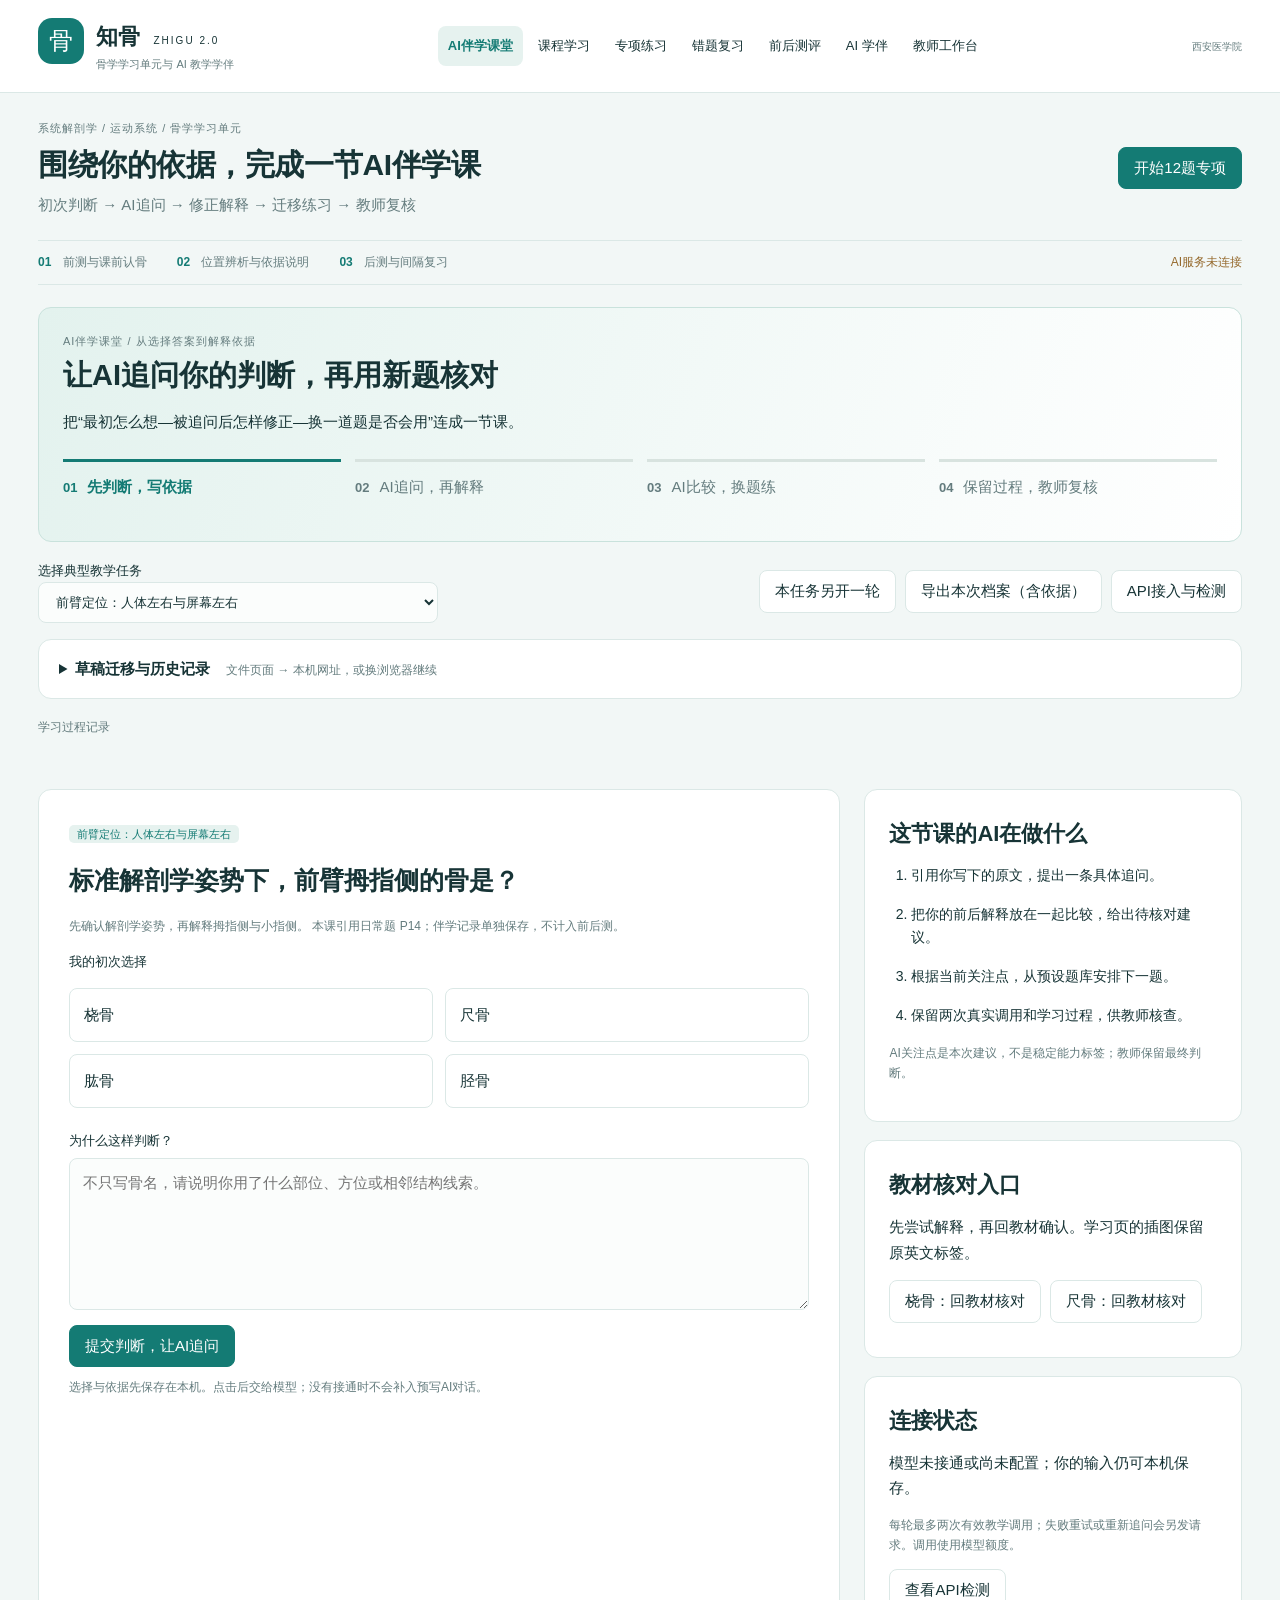
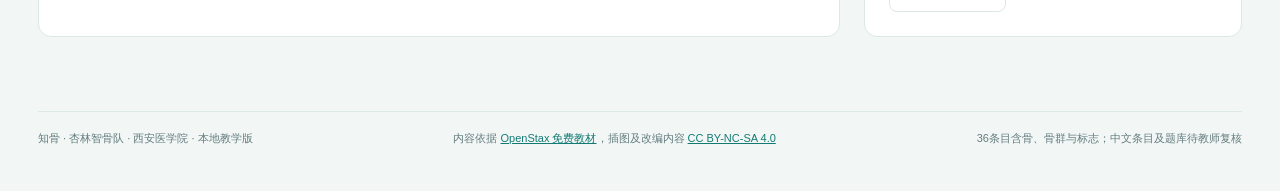
==== index.html @ 03bdc9d0 "Publish Zhigu anatomy teaching app and supporting materials" ====
<!doctype html><html lang="zh-CN"><head><meta charset="utf-8"><meta name="viewport" content="width=device-width,initial-scale=1"><title>知骨｜系统解剖学AI教学学伴</title><meta name="description" content="知骨：36个骨学学习条目、96道题、独立前后测与教师过程复核。AI伴学支持本地模型接入。"><link rel="stylesheet" href="styles.css"></head><body>
<header><a class="brand" href="index.html"><span class="brandmark">骨</span><span><b>知骨 <small>ZHIGU 2.0</small></b><em>骨学学习单元与 AI 教学学伴</em></span></a><nav aria-label="主要功能"><button data-tab="lesson">AI伴学课堂</button><button data-tab="learn" class="active">课程学习</button><button data-tab="practice">专项练习</button><button data-tab="review">错题复习</button><button data-tab="assessment">前后测评</button><button data-tab="ai">AI 学伴</button><button data-tab="teacher">教师工作台</button></nav><span class="edition">西安医学院</span></header>
<main><aside id="hosted-notice" class="hosted-notice" hidden><div><b>在线教学版 · 打开即可学习</b><p>36个学习条目、96道题、错题复习、前后测评和教师档案可直接使用。记录保存在当前浏览器，换设备前请导出。AI追问尚未连接服务器，可保存草稿后在本地版继续。</p></div><div class="actions"><button data-tab="learn" class="primary">开始课程学习</button><a href="materials/index.html">材料与本地版下载</a><a href="https://github.com/crh2007530/zhigu-ai-teaching" target="_blank" rel="noreferrer">GitHub源码</a></div></aside><div class="heading"><div><p class="eyebrow">系统解剖学 / 运动系统 / 骨学学习单元</p><h1 id="page-title">在位置关系中认识骨骼</h1><p id="page-description">4个模块、36个学习条目、96道题，观察后说出判断依据。</p></div><div class="heading-action"><button id="resume" hidden>继续未完成的练习</button><button class="primary" id="quick-practice">开始12题专项</button></div></div><div class="workflow"><span><b>01</b> 前测与课前认骨</span><span><b>02</b> 位置辨析与依据说明</span><span><b>03</b> 后测与间隔复习</span><span class="state" id="gateway-state">AI服务未连接</span></div>
<section class="tab-page" id="lesson" hidden></section><section class="tab-page" id="learn"><div class="ai-course-banner"><span>先判断、被追问、再解释、换题核对：开始一节有过程记录的AI伴学课。</span><button data-tab="lesson">进入AI伴学课堂</button></div><div id="modules" class="modules"></div><div class="course-layout"><aside class="catalog card"><label for="structure-search">查找学习条目</label><input id="structure-search" type="search" placeholder="骨名或英文"><p class="muted" id="catalog-count"></p><div id="structure-list"></div></aside><div><article id="structure-detail" class="card"></article><article class="card"><p class="eyebrow">教材插图 · 保留英文标签</p><div id="plate-switch" class="actions"></div><img id="study-plate" class="study-plate" alt="当前学习条目的教材插图"><p id="plate-caption" class="source"></p><p class="muted">这些有标签插图用于学习和解析。无标签识图题另用公有领域骨骼图。</p></article></div><aside><article class="card"><p class="eyebrow">观察与解释</p><h2>说清你的辨认依据</h2><label for="reflection">所属部位、位置线索与易混对象</label><textarea id="reflection" rows="5" maxlength="1200" placeholder="我根据……判断它是……，与……的区别是……"></textarea><div class="actions"><button id="save-reflection" class="primary">保存笔记</button><button id="ask-current">请AI追问</button></div><p id="note-status" class="muted" aria-live="polite">笔记保存在本机，不随匿名统计默认导出。</p></article><article class="card"><h2>学习目标</h2><p id="module-goal"></p><p id="module-task"></p><button id="mark-viewed">标记已浏览</button><p id="viewed-status" class="muted"></p></article></aside></div></section>
<section class="tab-page" id="practice" hidden><div id="practice-setup" class="card"><h2>选择练习范围</h2><div class="form-grid"><label>课程模块<select id="practice-module"><option value="all">全部模块</option></select></label><label>题型<select id="practice-type"><option value="all">混合题型</option><option value="recognition">无标签识图</option><option value="position">位置关系</option><option value="compare">易错辨析</option><option value="reasoning">依据推理</option></select></label><label>题量<select id="practice-count"><option>6</option><option selected>12</option><option>24</option></select></label></div><p id="pool-info" class="muted"></p><div class="actions"><button id="start-practice" class="primary">开始练习</button><button id="browse-bank">浏览题库目录</button></div><div id="bank-list" hidden></div></div><div id="quiz-area"></div></section>
<section class="tab-page" id="review" hidden></section>
<section class="tab-page" id="assessment" hidden></section>
<section class="tab-page" id="ai" hidden><article class="ai-feature-intro card"><div><p class="eyebrow">AI教学设计</p><h2>先说依据，让AI追问你的判断</h2><p>学习条目随问题发送，围绕当前结构讨论；生成回答需要接通真实模型。</p></div><div class="ai-feature-grid"><div><b>循序提示</b><p>先给观察线索，再追问部位与方位。</p></div><div><b>依据反馈</b><p>评论学生写出的定位理由，提示遗漏与混淆。</p></div><div><b>教学图讨论</b><p>结合所选图片提问，方向不明时要求补充。</p></div></div><p class="muted">流程：学生先观察与作答 → AI辅助追问 → 回教材核对 → 教师人工复核。选择题判分、错题推荐由固定规则完成。</p></article>
<details id="api-panel" class="api-panel card"><summary>API接入与检测 <span>点击展开，检查本机服务、密钥配置和真实调用</span></summary><div class="api-status-grid"><div><span>本机服务</span><b id="api-runtime">尚未检查</b></div><div><span>模型提供方</span><b id="api-provider">尚不可读取</b></div><div><span>模型名称</span><b id="api-model">尚不可读取</b></div><div><span>密钥配置</span><b id="api-key-state">尚未检查</b></div><div><span>文字调用</span><b id="api-text-state">尚未检测成功</b></div><div><span>图片调用</span><b id="api-image-state">尚未检测成功</b></div></div><div class="actions"><button id="api-check">检查本机服务</button><button id="api-test-text" class="primary">检测文字API（真实调用）</button><button id="api-test-image">检测图片API（真实调用）</button><button id="api-export">导出检测记录</button></div><p class="muted">“已配置”只表示本机进程存在密钥。真实检测会使用少量模型额度；图片检测使用下方选定的教学图。调用成功只说明收到回答，内容仍需教材核对。</p><pre id="api-detail" class="api-detail" aria-live="polite">当前没有检测结果。</pre><details class="api-help"><summary>如何接入DeepSeek或千问？</summary><ol><li>准备对应服务账号与可用API Key。</li><li>双击本地作品目录的“启用AI.cmd”，选择模型，在命令窗口隐藏输入密钥。</li><li>使用启动后的 http://127.0.0.1:8790/，打开AI学伴，再点击真实调用检测。</li></ol><p>接口已预留：GET /api/status（本机状态）、POST /api/test（连通检测）、POST /api/ask（教学问答）。密钥保留在服务器进程，网页不接收或显示密钥。</p></details></details><div class="ai-layout"><article class="card"><p class="eyebrow">真实模型问答入口</p><h2>基于课程条目讨论观察依据</h2><p>默认支持DeepSeek，也可配置千问。未配置密钥时不生成模型回答。</p><label class="file-button">选择教学图片<input id="image-input" type="file" accept="image/jpeg,image/png,image/webp"></label><button id="clear-image">移除图片</button><p class="muted">最大4MB。原图只在页面内存中预览；发送时交给当前模型服务处理。</p><img id="image-preview" alt="已选教学图片" hidden><label for="ai-structure">课程上下文</label><select id="ai-structure"></select><label for="ai-mode">助教方式</label><select id="ai-mode"><option value="hint">提示引导 · 先给观察线索</option><option value="explain">结构讲解 · 解释位置关系</option><option value="compare">易错辨析 · 比较混淆对象</option><option value="feedback">依据反馈 · 评论我的判断过程</option></select><label for="ai-question">问题或自己的辨认依据</label><textarea id="ai-question" rows="5" maxlength="1200" placeholder="我认为……，因为……。请指出我的定位依据是否完整，并追问一个问题。"></textarea><div class="actions"><button id="send-ai" class="primary">发送给AI</button><button id="export-ai">导出真实问答记录</button></div><p class="muted">不在页面填写密钥。请用“启用AI.ps1”在本机配置。AI对理由的反馈不作为正式判分。</p></article><article class="card"><h2>AI回答与人工核对</h2><div id="ai-output" class="ai-output" aria-live="polite">当前没有模型回答。模型输出需要结合教材核对，方向或标号不清时应补充信息。</div><div id="ai-reference" class="source-block"></div><p class="muted">预设条目会作为上下文发送；当前没有自动文献检索或模型训练。不上传患者资料或身份信息。</p></article></div></section>
<section class="tab-page" id="teacher" hidden></section>
<p id="global-status" role="status" aria-live="polite"></p><footer><span>知骨 · 杏林智骨队 · 西安医学院 · 本地教学版</span><span>内容依据 <a href="https://openstax.org/books/anatomy-and-physiology-2e/pages/1-introduction" target="_blank" rel="noreferrer">OpenStax 免费教材</a>，插图及改编内容 <a href="https://creativecommons.org/licenses/by-nc-sa/4.0/" target="_blank" rel="noreferrer">CC BY-NC-SA 4.0</a></span><span>36条目含骨、骨群与标志；中文条目及题库待教师复核</span></footer></main><script src="runtime-mode.js"></script><script src="data.js"></script><script src="app.js"></script><script src="ai-diagnostics.js"></script><script src="lesson-cases.js"></script><script src="ai-lesson.js"></script><script src="public-mode.js"></script></body></html>
---- styles.css ----
:root{--ink:#173436;--teal:#147b74;--line:#dbe8e6;--muted:#647c7e;--bg:#f2f7f6;--pale:#e6f2ef}*{box-sizing:border-box}body{margin:0;background:var(--bg);color:var(--ink);font:15px/1.7 "Microsoft YaHei","Noto Sans CJK SC",sans-serif}button,input,select,textarea{font:inherit}button,.file-button{cursor:pointer;border:1px solid var(--line);border-radius:8px;background:white;color:var(--ink);padding:9px 15px;line-height:1.5;display:inline-block;transition:background .15s}button:hover,.file-button:hover{background:var(--pale)}button:disabled{cursor:default;opacity:.6}button.primary{background:var(--teal);border-color:var(--teal);color:white}.primary:hover{background:#10665f}button:focus-visible,a:focus-visible,input:focus-visible,select:focus-visible,textarea:focus-visible{outline:3px solid #ddb553;outline-offset:3px}a{color:var(--teal)}header{background:white;display:flex;gap:24px;align-items:center;padding:21px 4%;border-bottom:1px solid var(--line)}.brand{display:flex;gap:12px;color:var(--ink);text-decoration:none;flex-shrink:0}.brandmark{background:var(--teal);color:white;width:46px;height:46px;display:grid;place-items:center;border-radius:14px;font-size:24px}.brand b{font-size:23px}.brand small{font-size:11px;margin-left:7px;letter-spacing:2px;font-weight:400}.brand em{font-size:11px;display:block;font-style:normal;color:var(--muted)}nav{display:flex;flex:1;justify-content:center;gap:5px}nav button{border:0;background:transparent;font-size:14px;padding:11px 12px}nav .active{background:var(--pale);color:var(--teal);font-weight:700}.edition{font-size:11px;color:var(--muted)}main{max-width:1340px;margin:0 auto;padding:26px 38px}h1{font-size:30px;line-height:1.3;margin:7px 0 8px;letter-spacing:-.5px}h2{font-size:22px;line-height:1.4;margin:5px 0 13px}p{margin:8px 0 14px}.heading{display:flex;align-items:center;justify-content:space-between}.heading p:not(.eyebrow){color:var(--muted);margin:0}.eyebrow{font-size:11px;letter-spacing:1px;color:var(--muted);margin:0}.heading-action{display:flex;gap:14px;align-items:center}.pill{padding:5px 12px;border-radius:18px;background:var(--pale);color:var(--teal);font-size:12px}.workflow{display:flex;margin:23px 0 22px;border-top:1px solid var(--line);border-bottom:1px solid var(--line);gap:30px;padding:11px 0;font-size:12px;color:var(--muted)}.workflow b{color:var(--teal);margin-right:8px}.workflow .state{margin-left:auto;color:#95692c}.learn-layout,.ai-layout{display:grid;grid-template-columns:minmax(0,1.12fr) minmax(0,.88fr);gap:24px}.structure-tabs{display:flex;gap:7px;margin-bottom:13px}.structure-tabs button{flex:1;padding:8px 3px;font-size:13px}.structure-tabs .selected{background:var(--teal);color:white;border-color:var(--teal)}.diagram-card,.card{border:1px solid var(--line);border-radius:13px;background:white;overflow:hidden}.card{padding:24px;margin-bottom:18px}.diagram-toolbar{padding:13px 19px;border-bottom:1px solid var(--line);display:flex;justify-content:space-between;font-size:12px}.diagram-toolbar label{display:flex;align-items:center;gap:5px;margin:0;color:var(--muted)}.diagram{height:530px;position:relative;display:flex;justify-content:center;align-items:center;background:radial-gradient(ellipse at center,#fff 0%,#f4f8f6 85%)}.diagram-inner{position:relative;height:96%;aspect-ratio:960/1856}.diagram-inner img{height:100%;width:100%;object-fit:contain;display:block}.marker{position:absolute;transform:translate(-50%,-50%);padding:0;width:17px;height:17px;border:2px solid white;border-radius:50%;background:var(--teal);box-shadow:0 0 0 1px var(--teal)}.marker.selected{background:#df9b36;box-shadow:0 0 0 5px #df9b3630}.marker span{position:absolute;left:21px;top:-7px;background:white;border:1px solid var(--line);border-radius:5px;white-space:nowrap;padding:1px 7px;font-size:12px;color:var(--ink)}.marker.quiz-marker{background:#df9b36;width:23px;height:23px;color:white;display:grid;place-items:center;font-size:15px;line-height:1}.image-caption{margin:0;border-top:1px solid var(--line);padding:10px 17px;color:var(--muted);font-size:11px}.structure-name{font-size:32px;margin:7px 0 3px}.structure-name span{display:block;font-size:14px;font-weight:400;color:var(--muted)}.detail-section{border-top:1px solid var(--line);padding-top:13px;margin-top:13px}.detail-section b{font-size:12px;color:var(--teal)}.detail-section p{font-size:14px;margin:5px 0 0}.source{font-size:11px;color:var(--muted);margin:16px 0 0}.task-card h2{font-size:20px}.task-card p{font-size:13px}label{display:block;margin:10px 0 6px;font-size:13px;font-weight:500}textarea,select{display:block;width:100%;padding:11px 13px;border:1px solid var(--line);border-radius:8px;background:#fbfdfc;resize:vertical;color:var(--ink)}.actions{display:flex;gap:9px;align-items:center;flex-wrap:wrap;margin:15px 0 10px}.actions .file-button{margin:0}.muted{color:var(--muted);font-size:12px}.quiz-options{display:grid;gap:11px;margin:23px 0}.option{display:block;text-align:left;padding:13px 15px}.option.chosen{border-color:var(--teal);background:var(--pale)}.option.correct{border-color:var(--teal);background:var(--pale)}.option.wrong{border-color:#b64739;background:#fef0ed}.feedback{padding:12px 0;color:var(--teal)}.feedback.wrong{color:#a54030}.quiz-progress{height:5px;background:var(--pale);border-radius:5px;margin:17px 0}.quiz-progress span{display:block;background:var(--teal);height:100%;border-radius:5px}.result{text-align:center;padding:50px 25px}.score{font-size:58px;color:var(--teal);margin:15px 0}.score small{font-size:24px;color:var(--muted)}.metrics{display:flex;gap:30px;background:white;border:1px solid var(--line);padding:20px 24px;border-radius:12px;margin-bottom:20px;align-items:center;flex-wrap:wrap}.metric{min-width:100px}.metric strong{display:block;font-size:29px;font-weight:700;color:var(--teal)}.metric span{color:var(--muted);font-size:12px}.review-grid{display:grid;grid-template-columns:repeat(3,minmax(0,1fr));gap:17px}.review-grid .card h2 span{font-size:12px;color:var(--muted);font-weight:400}.file-button input{display:none}#image-preview{width:100%;max-height:320px;object-fit:contain;border:1px solid var(--line);border-radius:8px;margin:13px 0}.ai-output{min-height:215px;white-space:pre-wrap;background:#f7faf9;padding:18px;border-radius:8px}.source-block{margin-top:20px;border-top:1px solid var(--line);padding-top:14px;font-size:12px;color:var(--muted)}.teacher-top{display:grid;grid-template-columns:1fr 1fr;gap:24px}table{width:100%;border-collapse:collapse;font-size:13px}th,td{text-align:left;padding:13px 10px;border-bottom:1px solid var(--line)}th{background:var(--pale);font-weight:500}.table-scroll{overflow-x:auto}.error{color:#a54030}.success{color:var(--teal)}footer{display:flex;justify-content:space-between;font-size:11px;color:var(--muted);border-top:1px solid var(--line);padding:17px 0;margin-top:28px}#global-status{font-size:13px;color:var(--teal);min-height:20px}[hidden]{display:none!important}@media(max-width:1020px){header{flex-wrap:wrap;gap:12px}.edition{margin-left:auto}nav{order:3;flex-basis:100%;justify-content:start;flex-wrap:wrap}.learn-layout,.ai-layout{grid-template-columns:1fr 1fr}main{padding:24px}.diagram{height:480px}.workflow{gap:16px}.review-grid{grid-template-columns:1fr 1fr}}@media(max-width:700px){header{padding:15px}.edition{font-size:10px}nav{gap:0;justify-content:space-between}nav button{padding:8px 6px;font-size:12px}main{padding:20px 15px}h1{font-size:25px}.heading{display:block}.heading-action{margin-top:15px}.workflow{gap:12px;flex-wrap:wrap;margin:19px 0}.workflow .state{flex-basis:100%;margin:0}.learn-layout,.ai-layout,.teacher-top{grid-template-columns:1fr}.card{padding:20px}.diagram{height:520px}.review-grid{grid-template-columns:1fr}.metrics{gap:22px}.structure-tabs{gap:5px}.structure-tabs button{font-size:12px}.source a{overflow-wrap:anywhere}footer{display:block}footer span{display:block}th,td{min-width:90px}.table-scroll{max-width:100%}}@media print{header,nav,.heading-action,.workflow,footer,.actions,button,.file-button,#global-status{display:none!important}body{background:white}.tab-page:not(#teacher){display:none!important}#teacher{display:block!important}.teacher-top{grid-template-columns:1fr}#teacher-stats,#teacher>.card:last-child{display:none}main{max-width:none;padding:0}}

input[type=search],input[type=text]{width:100%;border:1px solid var(--line);padding:10px 12px;background:#fbfdfc;border-radius:7px;color:var(--ink)}.modules{display:grid;grid-template-columns:repeat(4,1fr);gap:13px;margin-bottom:22px}.module{padding:15px 18px;text-align:left;min-height:98px;border-radius:12px}.module strong{display:block;font-size:18px}.module small{display:block;color:var(--muted);margin-top:5px}.module.selected{background:var(--teal);color:white;border-color:var(--teal)}.module.selected small{color:#d1e7e2}.course-layout{display:grid;grid-template-columns:190px minmax(0,1.25fr) minmax(0,.8fr);gap:18px}.catalog{padding:15px;align-self:start;position:sticky;top:14px;max-height:780px;overflow-y:auto}.catalog button{display:block;width:100%;margin-bottom:7px;padding:9px;text-align:left;font-size:13px}.catalog button.selected{background:var(--pale);border-color:var(--teal);color:var(--teal)}.catalog button small{display:block;color:var(--muted);font-size:10px}.study-plate{width:100%;height:440px;object-fit:contain;background:white}.plate-control{padding:6px 10px;font-size:12px}.source,.source-block{overflow-wrap:anywhere}.source a{overflow-wrap:anywhere}.source-block{font-size:13px}.form-grid{display:grid;grid-template-columns:repeat(3,1fr);gap:20px}.question-layout{display:grid;grid-template-columns:minmax(0,1fr) minmax(0,1fr);gap:24px}.question-layout .diagram{height:530px}.question-prompt{font-size:22px;line-height:1.55}.reason-field{margin-top:16px}.confidence{margin-top:12px}.confidence select{max-width:280px}.item-type{font-size:11px;color:var(--muted)}.basis-guide{font-size:15px;line-height:1.9}.result-list details{padding:16px 0;border-bottom:1px solid var(--line)}.result-list summary{cursor:pointer;font-weight:500}.result-list p{font-size:14px}.assessment-cards{display:grid;grid-template-columns:repeat(3,1fr);gap:18px}.assessment-cards .card{margin:0}.assess-status{font-size:29px;color:var(--teal);margin:20px 0}.assessment-cards button{margin-top:10px}.assessment-report{margin-top:22px}.hint-note{color:#8b6429;font-size:12px;line-height:1.8}.review-priority{display:block;color:var(--teal);font-size:12px;margin:10px 0}.recommendations{margin-bottom:24px}.recommendation-row{display:flex;gap:15px;justify-content:space-between;align-items:center;padding:15px 0;border-bottom:1px solid var(--line)}.recommendation-row p{font-size:13px;margin:3px 0}.empty{padding:38px;text-align:center}.tagline{font-size:12px;color:var(--muted)}.teacher-toolbar{display:flex;flex-wrap:wrap;gap:10px;align-items:center;margin:14px 0}.teacher-toolbar .file-button{margin:0}.teacher-toolbar .inline{display:flex;gap:6px;align-items:center;font-size:12px}.review-form{display:grid;grid-template-columns:1fr 1fr;gap:12px}.review-form .wide{grid-column:1/-1}.review-form textarea{min-height:75px}.rubric{font-size:13px;color:var(--muted)}.privacy{font-size:12px;color:var(--muted)}.bank-directory{display:grid;grid-template-columns:repeat(2,1fr);gap:10px;max-height:480px;overflow:auto}.bank-directory button{text-align:left;font-size:12px}.course-note{font-size:12px;color:var(--muted);line-height:1.8}.badge{background:var(--pale);color:var(--teal);padding:3px 8px;border-radius:5px;font-size:11px}.table-scroll table{min-width:650px}.course-layout h2{font-size:22px}.course-layout .card{padding:20px}.course-layout .structure-name{font-size:30px}main{max-width:1480px}.quiz-plate{width:100%;max-height:360px;object-fit:contain}header{padding:18px 3%;gap:18px}.brand b{font-size:22px}.brand small{font-size:10px}nav button{font-size:13px;padding:10px}.edition{font-size:10px}footer{flex-wrap:wrap;gap:10px}#bank-list{margin-top:18px}@media(max-width:1100px){.course-layout{grid-template-columns:170px minmax(0,1fr)}.course-layout>aside:last-child{grid-column:2}.catalog{grid-row:span 2}.modules{grid-template-columns:repeat(2,1fr)}nav{order:3;flex-basis:100%}header{flex-wrap:wrap}.assessment-cards{grid-template-columns:1fr 1fr}.form-grid{gap:12px}.review-grid{grid-template-columns:repeat(2,1fr)}}@media(max-width:700px){.course-layout{grid-template-columns:1fr}.course-layout>aside:last-child{grid-column:auto}.catalog{position:static;max-height:230px;grid-row:auto}.catalog #structure-list{display:grid;grid-template-columns:1fr 1fr;gap:5px}.catalog button{margin:0}.modules{gap:8px}.module{padding:12px;min-height:90px}.module strong{font-size:16px}.study-plate{height:320px}.question-layout{grid-template-columns:1fr}.assessment-cards{grid-template-columns:1fr}.form-grid{grid-template-columns:1fr}.question-layout .diagram{height:490px}.review-grid{grid-template-columns:1fr}.bank-directory{grid-template-columns:1fr}.heading-action{flex-wrap:wrap}.review-form{grid-template-columns:1fr}.review-form .wide{grid-column:auto}.recommendation-row{align-items:flex-start}.teacher-toolbar{display:block}.teacher-toolbar>*{margin:8px 0}.course-layout .card{padding:18px}header{padding:14px}nav{justify-content:flex-start;gap:2px}nav button{padding:7px 8px;font-size:12px}.edition{margin-left:auto}.metrics{padding:16px;gap:20px}.metric{min-width:90px}.metric strong{font-size:25px}}@media print{#teacher{display:block!important}.teacher-toolbar,.review-form,#global-status{display:none!important}.modules,.workflow,.heading-action{display:none!important}.card{break-inside:avoid}.table-scroll{overflow:visible}.table-scroll table{min-width:0}.tab-page:not(#teacher){display:none!important}main{padding:0}}

.ai-course-banner{display:flex;gap:18px;align-items:center;justify-content:space-between;border-left:4px solid var(--teal);padding:12px 18px;margin-bottom:20px;background:#e6f2ef;font-size:14px}.ai-feature-grid{display:grid;grid-template-columns:repeat(3,minmax(0,1fr));gap:22px;margin:16px 0}.ai-feature-grid b{color:var(--teal)}.ai-feature-grid p{font-size:13px;margin-top:4px}.ai-feature-intro h2{font-size:25px}.api-panel>summary{cursor:pointer;font-size:18px;font-weight:600}.api-panel>summary span{display:inline-block;font-size:12px;color:var(--muted);font-weight:400;margin-left:12px}.api-status-grid{display:grid;grid-template-columns:repeat(3,minmax(0,1fr));gap:18px;margin:23px 0}.api-status-grid span{display:block;color:var(--muted);font-size:12px}.api-status-grid b{font-size:14px;font-weight:500;overflow-wrap:anywhere}.api-detail{font:13px/1.8 "Microsoft YaHei",sans-serif;white-space:pre-wrap;overflow-wrap:anywhere;background:#f2f7f6;border-radius:8px;padding:16px;min-height:90px}.api-help{font-size:13px}.api-help summary{cursor:pointer}.api-help li{margin:8px 0}@media(max-width:700px){.ai-course-banner{display:block}.ai-course-banner button{margin-top:10px}.ai-feature-grid{grid-template-columns:1fr;gap:10px}.api-status-grid{grid-template-columns:1fr 1fr}.api-panel>summary span{display:block;margin:8px 0}.api-panel .actions{display:grid;grid-template-columns:1fr}.api-panel .actions button{font-size:13px}}

.lesson-hero{background:linear-gradient(110deg,#e3f2ee,#fff);border-color:#c9e2dc}.lesson-hero h2{font-size:29px;max-width:900px}.lesson-hero>div>p{max-width:1000px}.lesson-steps{display:grid;grid-template-columns:repeat(4,1fr);gap:14px;margin:25px 0 5px}.lesson-steps>div{border-top:3px solid #d8e3df;padding:12px 0;color:var(--muted)}.lesson-steps b{margin-right:10px;font-size:13px}.lesson-steps .current{border-color:var(--teal);color:var(--teal);font-weight:600}.lesson-steps .done{border-color:#7cb5a5;color:var(--ink)}.lesson-toolbar{display:flex;gap:25px;justify-content:space-between;align-items:center}.lesson-toolbar>label{min-width:400px;margin:0}.lesson-toolbar .actions{margin:0}.lesson-layout{display:grid;grid-template-columns:minmax(0,1.7fr) minmax(280px,.8fr);gap:24px}.lesson-layout>aside{align-self:start}.lesson-work{padding:30px}.lesson-work>h2{font-size:25px;margin:18px 0}.lesson-options{display:grid;grid-template-columns:1fr 1fr;gap:12px;margin:15px 0 22px}.lesson-options button{text-align:left;min-height:54px;padding:14px}.lesson-options button.chosen{border-color:var(--teal);background:var(--pale);box-shadow:inset 3px 0 var(--teal)}.lesson-status{min-height:22px;margin:12px 0 18px;color:#95692c;font-size:13px;white-space:pre-wrap;overflow-wrap:anywhere}.lesson-purpose{padding-left:22px;font-size:14px}.lesson-purpose li{margin-bottom:15px}.lesson-ai{border-left:4px solid var(--teal);padding:20px;background:#f0f7f4;margin:24px 0}.lesson-ai h3{font-size:20px;line-height:1.7}.lesson-focus{color:var(--teal);font-weight:600}.lesson-work blockquote,.lesson-record blockquote{border-left:2px solid #b6cfc8;margin:15px 0;padding:8px 15px;background:white}.lesson-call{font-size:11px;color:var(--muted);line-height:1.7;overflow-wrap:anywhere;margin-top:22px}.lesson-transfer{border-top:1px solid var(--line);padding-top:24px;margin-top:25px}.lesson-transfer h3{font-size:22px}.lesson-compare{display:grid;grid-template-columns:1fr 1fr;gap:22px;margin:22px 0}.lesson-compare>div{border:1px solid var(--line);padding:16px;border-radius:9px;overflow-wrap:anywhere}.lesson-compare b{color:var(--teal)}.lesson-compare p{white-space:pre-wrap}.lesson-complete{padding:20px;background:var(--pale);margin:20px 0}.lesson-record{border-top:1px solid var(--line);padding:20px 0}.lesson-record summary{cursor:pointer}.lesson-record textarea{margin-bottom:13px}#lesson-teacher-panel h2{font-size:23px}@media(max-width:1050px){.lesson-layout{grid-template-columns:1fr}.lesson-toolbar{display:block}.lesson-toolbar>label{min-width:0}.lesson-toolbar .actions{margin:14px 0}.lesson-layout>aside{display:grid;grid-template-columns:1fr 1fr;gap:18px}}@media(max-width:700px){.lesson-hero h2{font-size:23px}.lesson-steps{grid-template-columns:1fr 1fr;gap:10px;font-size:12px}.lesson-layout>aside{display:block}.lesson-options{grid-template-columns:1fr}.lesson-work{padding:20px}.lesson-work>h2{font-size:21px}.lesson-compare{grid-template-columns:1fr}.lesson-toolbar .actions{display:grid;grid-template-columns:1fr}.lesson-ai{padding:16px}.lesson-ai h3{font-size:18px}}@media print{#lesson-teacher-panel{display:block!important}#lesson-teacher-panel .lesson-record{display:block}#lesson-teacher-panel textarea,#lesson-teacher-panel .file-button{display:none}}
.lesson-backup{margin-top:16px;padding:16px 20px}.lesson-backup>summary{cursor:pointer;font-size:15px;font-weight:600}.lesson-backup>summary span{font-size:12px;color:var(--muted);font-weight:400;margin-left:12px}.lesson-backup-grid{display:grid;grid-template-columns:minmax(0,1fr) minmax(0,1fr);align-items:center;gap:20px;margin-top:15px}.lesson-backup .file-button{margin:0}.lesson-backup input[type=file]{display:none}.lesson-purpose-label{font-size:12px;color:var(--muted);margin:10px 0}.lesson-restore-note{background:#fff3dc;padding:14px;color:#895c19;font-size:13px}.lesson-recovery{border:1px solid var(--line);padding:15px;border-radius:9px;margin:15px 0}.lesson-recovery summary{cursor:pointer}.lesson-recovery p{font-size:13px;white-space:pre-wrap;overflow-wrap:anywhere}@media(max-width:700px){.lesson-backup-grid{grid-template-columns:1fr}.lesson-backup>summary span{display:block;margin-left:0}.lesson-backup-grid .actions{display:grid;grid-template-columns:1fr}}

.hosted-notice{margin:0 0 24px;padding:22px 26px;background:#edf6f3;border:1px solid #b9d9cc;border-radius:16px;display:flex;gap:24px;align-items:center;justify-content:space-between}.hosted-notice[hidden]{display:none}.hosted-notice b{font-size:18px;color:#174c3b}.hosted-notice p{max-width:850px;margin:8px 0 0;font-size:14px;line-height:1.8}.hosted-notice .actions{flex-shrink:0;max-width:250px;display:flex;flex-wrap:wrap}.hosted-notice a{font-size:14px;color:#19563f}@media(max-width:800px){.hosted-notice{display:block;padding:18px}.hosted-notice .actions{margin-top:14px;max-width:none}}
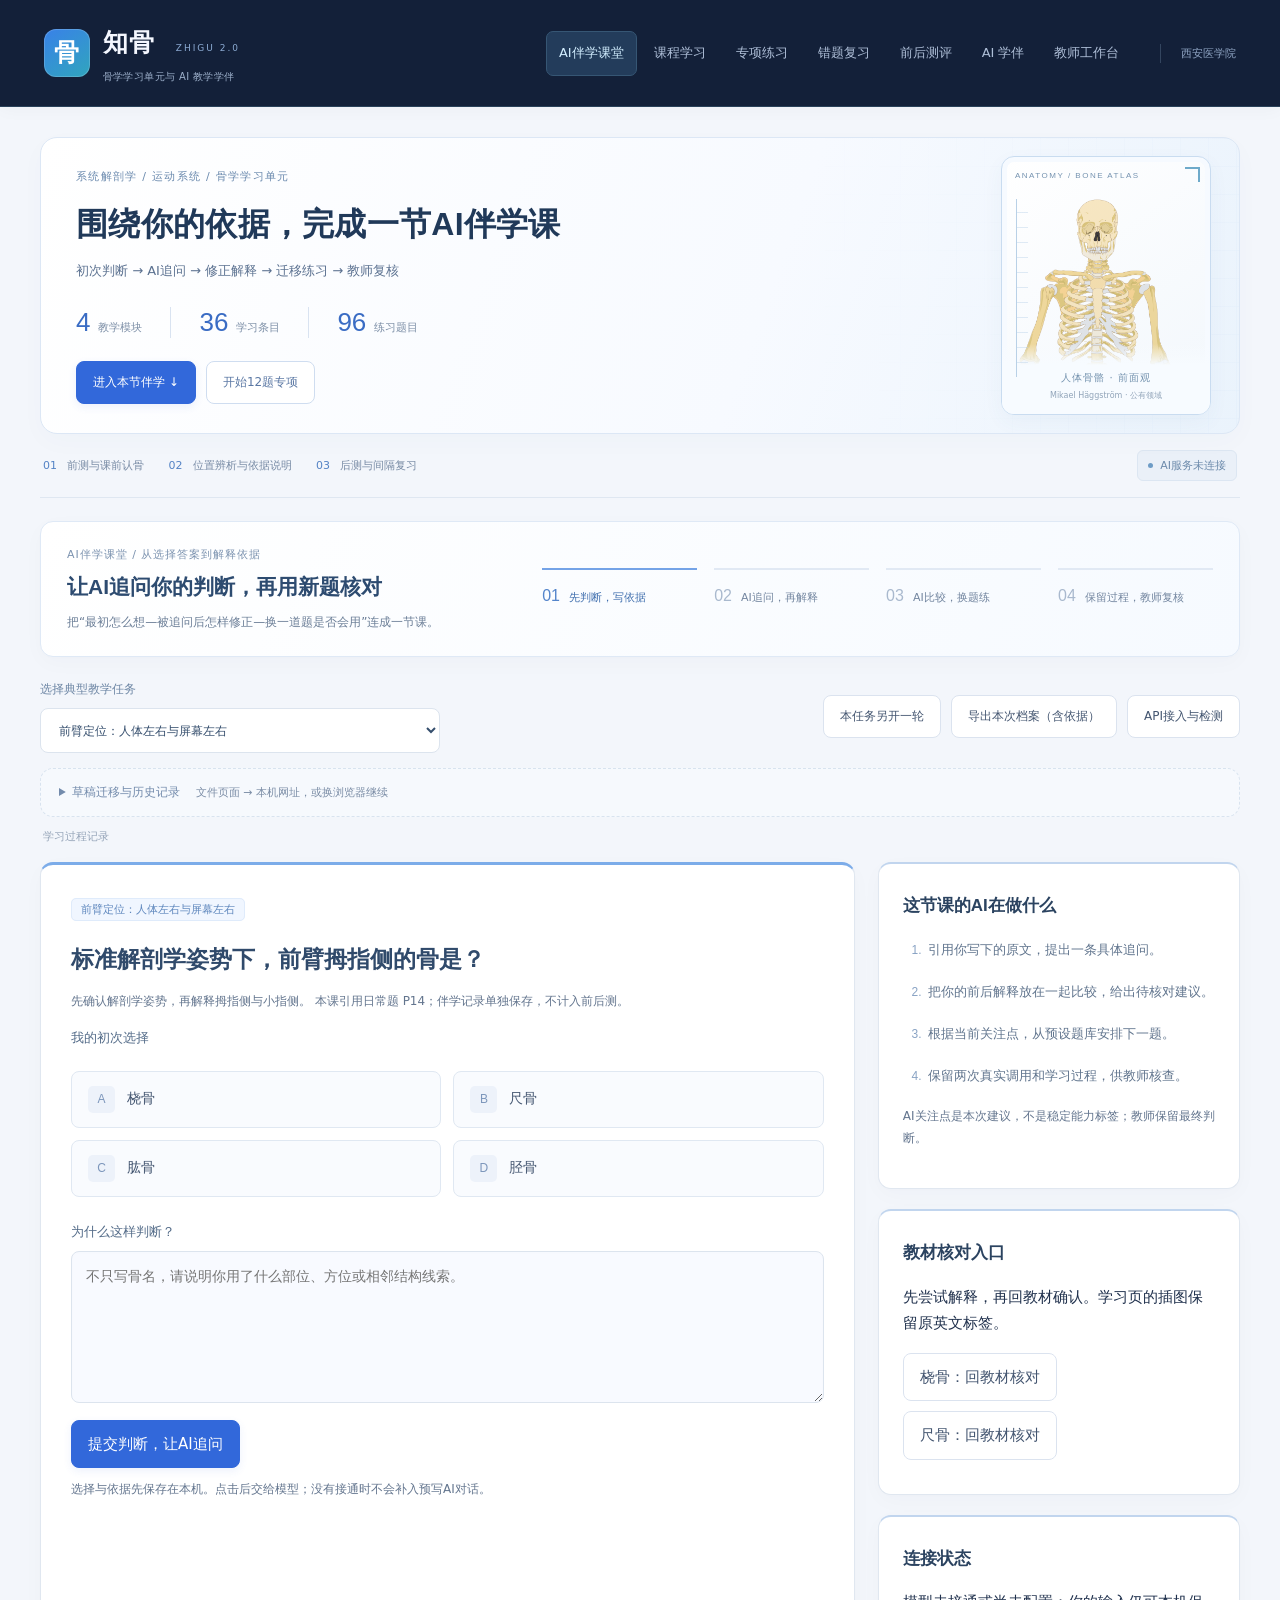
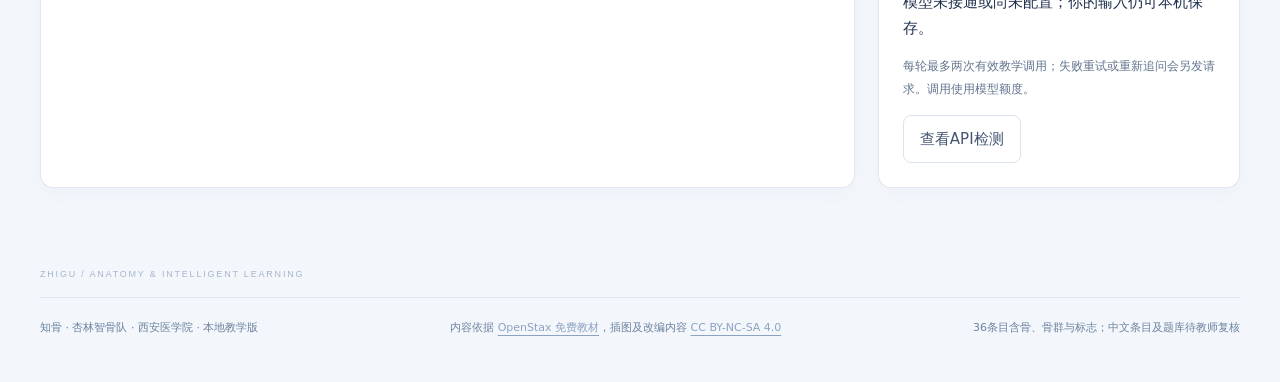
==== commit e9f0d1b6: "Refresh teaching interface with calm blue technology design" ====
--- a/index.html
+++ b/index.html
@@ -1,11 +1,11 @@
-<!doctype html><html lang="zh-CN"><head><meta charset="utf-8"><meta name="viewport" content="width=device-width,initial-scale=1"><title>知骨｜系统解剖学AI教学学伴</title><meta name="description" content="知骨：36个骨学学习条目、96道题、独立前后测与教师过程复核。AI伴学支持本地模型接入。"><link rel="stylesheet" href="styles.css"></head><body>
+<!doctype html><html lang="zh-CN"><head><meta charset="utf-8"><meta name="viewport" content="width=device-width,initial-scale=1"><title>知骨｜系统解剖学AI教学学伴</title><meta name="description" content="知骨：36个骨学学习条目、96道题、独立前后测与教师过程复核。AI伴学支持本地模型接入。"><link rel="stylesheet" href="styles.css?v=20261019-tech1"><link rel="stylesheet" href="premium.css?v=20261019-tech1"></head><body>
 <header><a class="brand" href="index.html"><span class="brandmark">骨</span><span><b>知骨 <small>ZHIGU 2.0</small></b><em>骨学学习单元与 AI 教学学伴</em></span></a><nav aria-label="主要功能"><button data-tab="lesson">AI伴学课堂</button><button data-tab="learn" class="active">课程学习</button><button data-tab="practice">专项练习</button><button data-tab="review">错题复习</button><button data-tab="assessment">前后测评</button><button data-tab="ai">AI 学伴</button><button data-tab="teacher">教师工作台</button></nav><span class="edition">西安医学院</span></header>
-<main><aside id="hosted-notice" class="hosted-notice" hidden><div><b>在线教学版 · 打开即可学习</b><p>36个学习条目、96道题、错题复习、前后测评和教师档案可直接使用。记录保存在当前浏览器，换设备前请导出。AI追问尚未连接服务器，可保存草稿后在本地版继续。</p></div><div class="actions"><button data-tab="learn" class="primary">开始课程学习</button><a href="materials/index.html">材料与本地版下载</a><a href="https://github.com/crh2007530/zhigu-ai-teaching" target="_blank" rel="noreferrer">GitHub源码</a></div></aside><div class="heading"><div><p class="eyebrow">系统解剖学 / 运动系统 / 骨学学习单元</p><h1 id="page-title">在位置关系中认识骨骼</h1><p id="page-description">4个模块、36个学习条目、96道题，观察后说出判断依据。</p></div><div class="heading-action"><button id="resume" hidden>继续未完成的练习</button><button class="primary" id="quick-practice">开始12题专项</button></div></div><div class="workflow"><span><b>01</b> 前测与课前认骨</span><span><b>02</b> 位置辨析与依据说明</span><span><b>03</b> 后测与间隔复习</span><span class="state" id="gateway-state">AI服务未连接</span></div>
+<main><aside id="hosted-notice" class="hosted-notice" hidden><div><b>在线教学版 · 打开即可学习</b><p>36个学习条目、96道题、错题复习、前后测评和教师档案可直接使用。记录保存在当前浏览器，换设备前请导出。AI功能可填写自己的API密钥后直连官方模型；没有密钥也能学习和练习。</p></div><div class="actions"><button data-tab="learn" class="primary">开始课程学习</button><a href="materials/index.html">材料与本地版下载</a><a href="https://github.com/crh2007530/zhigu-ai-teaching" target="_blank" rel="noreferrer">GitHub源码</a></div></aside><div class="heading"><div><p class="eyebrow">系统解剖学 / 运动系统 / 骨学学习单元</p><h1 id="page-title">在位置关系中认识骨骼</h1><p id="page-description">4个模块、36个学习条目、96道题，观察后说出判断依据。</p></div><div class="heading-action"><button id="resume" hidden>继续未完成的练习</button><button class="primary" id="quick-practice">开始12题专项</button></div></div><div class="workflow"><span><b>01</b> 前测与课前认骨</span><span><b>02</b> 位置辨析与依据说明</span><span><b>03</b> 后测与间隔复习</span><span class="state" id="gateway-state">AI服务未连接</span></div>
 <section class="tab-page" id="lesson" hidden></section><section class="tab-page" id="learn"><div class="ai-course-banner"><span>先判断、被追问、再解释、换题核对：开始一节有过程记录的AI伴学课。</span><button data-tab="lesson">进入AI伴学课堂</button></div><div id="modules" class="modules"></div><div class="course-layout"><aside class="catalog card"><label for="structure-search">查找学习条目</label><input id="structure-search" type="search" placeholder="骨名或英文"><p class="muted" id="catalog-count"></p><div id="structure-list"></div></aside><div><article id="structure-detail" class="card"></article><article class="card"><p class="eyebrow">教材插图 · 保留英文标签</p><div id="plate-switch" class="actions"></div><img id="study-plate" class="study-plate" alt="当前学习条目的教材插图"><p id="plate-caption" class="source"></p><p class="muted">这些有标签插图用于学习和解析。无标签识图题另用公有领域骨骼图。</p></article></div><aside><article class="card"><p class="eyebrow">观察与解释</p><h2>说清你的辨认依据</h2><label for="reflection">所属部位、位置线索与易混对象</label><textarea id="reflection" rows="5" maxlength="1200" placeholder="我根据……判断它是……，与……的区别是……"></textarea><div class="actions"><button id="save-reflection" class="primary">保存笔记</button><button id="ask-current">请AI追问</button></div><p id="note-status" class="muted" aria-live="polite">笔记保存在本机，不随匿名统计默认导出。</p></article><article class="card"><h2>学习目标</h2><p id="module-goal"></p><p id="module-task"></p><button id="mark-viewed">标记已浏览</button><p id="viewed-status" class="muted"></p></article></aside></div></section>
 <section class="tab-page" id="practice" hidden><div id="practice-setup" class="card"><h2>选择练习范围</h2><div class="form-grid"><label>课程模块<select id="practice-module"><option value="all">全部模块</option></select></label><label>题型<select id="practice-type"><option value="all">混合题型</option><option value="recognition">无标签识图</option><option value="position">位置关系</option><option value="compare">易错辨析</option><option value="reasoning">依据推理</option></select></label><label>题量<select id="practice-count"><option>6</option><option selected>12</option><option>24</option></select></label></div><p id="pool-info" class="muted"></p><div class="actions"><button id="start-practice" class="primary">开始练习</button><button id="browse-bank">浏览题库目录</button></div><div id="bank-list" hidden></div></div><div id="quiz-area"></div></section>
 <section class="tab-page" id="review" hidden></section>
 <section class="tab-page" id="assessment" hidden></section>
 <section class="tab-page" id="ai" hidden><article class="ai-feature-intro card"><div><p class="eyebrow">AI教学设计</p><h2>先说依据，让AI追问你的判断</h2><p>学习条目随问题发送，围绕当前结构讨论；生成回答需要接通真实模型。</p></div><div class="ai-feature-grid"><div><b>循序提示</b><p>先给观察线索，再追问部位与方位。</p></div><div><b>依据反馈</b><p>评论学生写出的定位理由，提示遗漏与混淆。</p></div><div><b>教学图讨论</b><p>结合所选图片提问，方向不明时要求补充。</p></div></div><p class="muted">流程：学生先观察与作答 → AI辅助追问 → 回教材核对 → 教师人工复核。选择题判分、错题推荐由固定规则完成。</p></article>
-<details id="api-panel" class="api-panel card"><summary>API接入与检测 <span>点击展开，检查本机服务、密钥配置和真实调用</span></summary><div class="api-status-grid"><div><span>本机服务</span><b id="api-runtime">尚未检查</b></div><div><span>模型提供方</span><b id="api-provider">尚不可读取</b></div><div><span>模型名称</span><b id="api-model">尚不可读取</b></div><div><span>密钥配置</span><b id="api-key-state">尚未检查</b></div><div><span>文字调用</span><b id="api-text-state">尚未检测成功</b></div><div><span>图片调用</span><b id="api-image-state">尚未检测成功</b></div></div><div class="actions"><button id="api-check">检查本机服务</button><button id="api-test-text" class="primary">检测文字API（真实调用）</button><button id="api-test-image">检测图片API（真实调用）</button><button id="api-export">导出检测记录</button></div><p class="muted">“已配置”只表示本机进程存在密钥。真实检测会使用少量模型额度；图片检测使用下方选定的教学图。调用成功只说明收到回答，内容仍需教材核对。</p><pre id="api-detail" class="api-detail" aria-live="polite">当前没有检测结果。</pre><details class="api-help"><summary>如何接入DeepSeek或千问？</summary><ol><li>准备对应服务账号与可用API Key。</li><li>双击本地作品目录的“启用AI.cmd”，选择模型，在命令窗口隐藏输入密钥。</li><li>使用启动后的 http://127.0.0.1:8790/，打开AI学伴，再点击真实调用检测。</li></ol><p>接口已预留：GET /api/status（本机状态）、POST /api/test（连通检测）、POST /api/ask（教学问答）。密钥保留在服务器进程，网页不接收或显示密钥。</p></details></details><div class="ai-layout"><article class="card"><p class="eyebrow">真实模型问答入口</p><h2>基于课程条目讨论观察依据</h2><p>默认支持DeepSeek，也可配置千问。未配置密钥时不生成模型回答。</p><label class="file-button">选择教学图片<input id="image-input" type="file" accept="image/jpeg,image/png,image/webp"></label><button id="clear-image">移除图片</button><p class="muted">最大4MB。原图只在页面内存中预览；发送时交给当前模型服务处理。</p><img id="image-preview" alt="已选教学图片" hidden><label for="ai-structure">课程上下文</label><select id="ai-structure"></select><label for="ai-mode">助教方式</label><select id="ai-mode"><option value="hint">提示引导 · 先给观察线索</option><option value="explain">结构讲解 · 解释位置关系</option><option value="compare">易错辨析 · 比较混淆对象</option><option value="feedback">依据反馈 · 评论我的判断过程</option></select><label for="ai-question">问题或自己的辨认依据</label><textarea id="ai-question" rows="5" maxlength="1200" placeholder="我认为……，因为……。请指出我的定位依据是否完整，并追问一个问题。"></textarea><div class="actions"><button id="send-ai" class="primary">发送给AI</button><button id="export-ai">导出真实问答记录</button></div><p class="muted">不在页面填写密钥。请用“启用AI.ps1”在本机配置。AI对理由的反馈不作为正式判分。</p></article><article class="card"><h2>AI回答与人工核对</h2><div id="ai-output" class="ai-output" aria-live="polite">当前没有模型回答。模型输出需要结合教材核对，方向或标号不清时应补充信息。</div><div id="ai-reference" class="source-block"></div><p class="muted">预设条目会作为上下文发送；当前没有自动文献检索或模型训练。不上传患者资料或身份信息。</p></article></div></section>
+<details id="api-panel" class="api-panel card"><summary>API接入与检测 <span>点击展开，检查连接方式、密钥设置和真实调用</span></summary><div class="api-status-grid"><div><span>连接方式</span><b id="api-runtime">尚未检查</b></div><div><span>模型提供方</span><b id="api-provider">尚不可读取</b></div><div><span>模型名称</span><b id="api-model">尚不可读取</b></div><div><span>密钥配置</span><b id="api-key-state">尚未检查</b></div><div><span>文字调用</span><b id="api-text-state">尚未检测成功</b></div><div><span>图片调用</span><b id="api-image-state">尚未检测成功</b></div></div><div class="actions"><button id="api-check">检查连接设置</button><button id="api-test-text" class="primary">检测文字API（真实调用）</button><button id="api-test-image">检测图片API（真实调用）</button><button id="api-export">导出检测记录</button></div><p class="muted">“已设置”只表示当前页面或本机服务已取得密钥，尚未验证账号可用性。真实检测会使用少量模型额度；图片检测使用下方选定的教学图。调用成功只说明收到回答，内容仍需教材核对。</p><pre id="api-detail" class="api-detail" aria-live="polite">当前没有检测结果。</pre><details class="api-help"><summary>如何接入DeepSeek或千问？</summary><ol><li>准备对应服务账号与可用API Key。</li><li>在线版在页面顶部填写并启用自己的密钥；本地版运行“启用AI.cmd”。</li><li>点击文字或图片真实调用检测，核对实际返回。</li></ol><p>接口已预留：GET /api/status（本机状态）、POST /api/test（连通检测）、POST /api/ask（教学问答）。在线版密钥仅在当前页面内存使用，直达所选官方模型；本地版密钥在服务进程中使用。</p></details></details><div class="ai-layout"><article class="card"><p class="eyebrow">真实模型问答入口</p><h2>基于课程条目讨论观察依据</h2><p>默认支持DeepSeek，也可配置千问。未配置密钥时不生成模型回答。</p><label class="file-button">选择教学图片<input id="image-input" type="file" accept="image/jpeg,image/png,image/webp"></label><button id="clear-image">移除图片</button><p class="muted">最大4MB。原图只在页面内存中预览；发送时交给当前模型服务处理。</p><img id="image-preview" alt="已选教学图片" hidden><label for="ai-structure">课程上下文</label><select id="ai-structure"></select><label for="ai-mode">助教方式</label><select id="ai-mode"><option value="hint">提示引导 · 先给观察线索</option><option value="explain">结构讲解 · 解释位置关系</option><option value="compare">易错辨析 · 比较混淆对象</option><option value="feedback">依据反馈 · 评论我的判断过程</option></select><label for="ai-question">问题或自己的辨认依据</label><textarea id="ai-question" rows="5" maxlength="1200" placeholder="我认为……，因为……。请指出我的定位依据是否完整，并追问一个问题。"></textarea><div class="actions"><button id="send-ai" class="primary">发送给AI</button><button id="export-ai">导出真实问答记录</button></div><p class="muted">在线版请使用页面顶部的个人密钥入口；本地版可用“启用AI.ps1”配置。AI对理由的反馈不作为正式判分。</p></article><article class="card"><h2>AI回答与人工核对</h2><div id="ai-output" class="ai-output" aria-live="polite">当前没有模型回答。模型输出需要结合教材核对，方向或标号不清时应补充信息。</div><div id="ai-reference" class="source-block"></div><p class="muted">预设条目会作为上下文发送；当前没有自动文献检索或模型训练。不上传患者资料或身份信息。</p></article></div></section>
 <section class="tab-page" id="teacher" hidden></section>
-<p id="global-status" role="status" aria-live="polite"></p><footer><span>知骨 · 杏林智骨队 · 西安医学院 · 本地教学版</span><span>内容依据 <a href="https://openstax.org/books/anatomy-and-physiology-2e/pages/1-introduction" target="_blank" rel="noreferrer">OpenStax 免费教材</a>，插图及改编内容 <a href="https://creativecommons.org/licenses/by-nc-sa/4.0/" target="_blank" rel="noreferrer">CC BY-NC-SA 4.0</a></span><span>36条目含骨、骨群与标志；中文条目及题库待教师复核</span></footer></main><script src="runtime-mode.js"></script><script src="data.js"></script><script src="app.js"></script><script src="ai-diagnostics.js"></script><script src="lesson-cases.js"></script><script src="ai-lesson.js"></script><script src="public-mode.js"></script></body></html>
+<p id="global-status" role="status" aria-live="polite"></p><footer><span>知骨 · 杏林智骨队 · 西安医学院 · 本地教学版</span><span>内容依据 <a href="https://openstax.org/books/anatomy-and-physiology-2e/pages/1-introduction" target="_blank" rel="noreferrer">OpenStax 免费教材</a>，插图及改编内容 <a href="https://creativecommons.org/licenses/by-nc-sa/4.0/" target="_blank" rel="noreferrer">CC BY-NC-SA 4.0</a></span><span>36条目含骨、骨群与标志；中文条目及题库待教师复核</span></footer></main><script src="runtime-mode.js?v=20261019-tech1"></script><script src="data.js?v=20261019-tech1"></script><script src="tutor-core.js?v=20261019-tech1"></script><script src="browser-ai.js?v=20261019-tech1"></script><script src="app.js?v=20261019-tech1"></script><script src="ai-diagnostics.js?v=20261019-tech1"></script><script src="lesson-cases.js?v=20261019-tech1"></script><script src="ai-lesson.js?v=20261019-tech1"></script><script src="public-mode.js?v=20261019-tech1"></script><script src="premium.js?v=20261019-tech1"></script></body></html>
--- a/styles.css
+++ b/styles.css
@@ -8,3 +8,7 @@
 .lesson-backup{margin-top:16px;padding:16px 20px}.lesson-backup>summary{cursor:pointer;font-size:15px;font-weight:600}.lesson-backup>summary span{font-size:12px;color:var(--muted);font-weight:400;margin-left:12px}.lesson-backup-grid{display:grid;grid-template-columns:minmax(0,1fr) minmax(0,1fr);align-items:center;gap:20px;margin-top:15px}.lesson-backup .file-button{margin:0}.lesson-backup input[type=file]{display:none}.lesson-purpose-label{font-size:12px;color:var(--muted);margin:10px 0}.lesson-restore-note{background:#fff3dc;padding:14px;color:#895c19;font-size:13px}.lesson-recovery{border:1px solid var(--line);padding:15px;border-radius:9px;margin:15px 0}.lesson-recovery summary{cursor:pointer}.lesson-recovery p{font-size:13px;white-space:pre-wrap;overflow-wrap:anywhere}@media(max-width:700px){.lesson-backup-grid{grid-template-columns:1fr}.lesson-backup>summary span{display:block;margin-left:0}.lesson-backup-grid .actions{display:grid;grid-template-columns:1fr}}
 
 .hosted-notice{margin:0 0 24px;padding:22px 26px;background:#edf6f3;border:1px solid #b9d9cc;border-radius:16px;display:flex;gap:24px;align-items:center;justify-content:space-between}.hosted-notice[hidden]{display:none}.hosted-notice b{font-size:18px;color:#174c3b}.hosted-notice p{max-width:850px;margin:8px 0 0;font-size:14px;line-height:1.8}.hosted-notice .actions{flex-shrink:0;max-width:250px;display:flex;flex-wrap:wrap}.hosted-notice a{font-size:14px;color:#19563f}@media(max-width:800px){.hosted-notice{display:block;padding:18px}.hosted-notice .actions{margin-top:14px;max-width:none}}
+
+.online-ai-setup{margin-bottom:24px;border:1px solid #a9ccbe;background:#fff}.online-ai-setup>summary{font-size:19px;font-weight:700;color:#185343;cursor:pointer}.online-ai-setup>summary span{display:inline-block;font-size:13px;font-weight:400;margin-left:14px;color:#61766a}.online-ai-setup>p{font-size:14px;line-height:1.9}.online-key-grid{display:grid;grid-template-columns:1fr 1.2fr 1.8fr;gap:16px}.online-key-grid label{min-width:0}.online-key-grid label[hidden]{display:none}.online-key-grid input,.online-key-grid select{width:100%;box-sizing:border-box}.online-key-grid:has(#online-region-wrap:not([hidden])){grid-template-columns:1fr 1.1fr 1fr 1.6fr}#online-key-status{background:#f0f7f3;padding:12px;border-radius:8px}@media(max-width:800px){.online-key-grid,.online-key-grid:has(#online-region-wrap:not([hidden])){grid-template-columns:1fr}.online-ai-setup>summary span{margin-left:0;display:block}.online-ai-setup .actions{display:flex;flex-wrap:wrap}}
+
+.online-key-grid input{height:44px;border:1px solid #ccdcda;border-radius:8px;padding:10px 12px;background:#fff;color:inherit;font:inherit}
--- a/premium.css
+++ b/premium.css
@@ -0,0 +1,18 @@
+/* Zhigu / calm technology interface. */
+:root{--ink:#20314d;--teal:#3268da;--line:#e2e8f1;--muted:#6c7c94;--bg:#f3f6fb;--pale:#edf3ff;--paper:#fff;--blue:#3268da;--cyan:#38adc8;--navy:#132039;--shadow:0 6px 22px #253e6806,0 1px 3px #253e6803}
+html{scroll-behavior:smooth;scroll-padding-top:24px}body{margin:0;background:var(--bg);color:var(--ink);font:15px/1.75 "Microsoft YaHei","PingFang SC",system-ui,sans-serif;-webkit-font-smoothing:antialiased}::selection{background:#dbe9ff;color:#244d9a}button,input,select,textarea{font:inherit}button,.file-button{border:1px solid #dbe3ef;border-radius:8px;background:#fff;color:#435570;padding:10px 16px;transition:background .16s,border-color .16s,box-shadow .16s;box-shadow:none}button:not(:disabled):hover,.file-button:hover{background:#f1f6ff;border-color:#adc5ef;box-shadow:0 2px 6px #3268da08}button.primary{background:var(--blue);color:white;border-color:var(--blue);box-shadow:0 3px 8px #3268da17}button.primary:not(:disabled):hover{background:#2859c0;border-color:#2859c0}button:disabled{opacity:.46}a{color:#376bc7;text-underline-offset:4px}button:focus-visible,a:focus-visible,input:focus-visible,select:focus-visible,textarea:focus-visible{outline:3px solid #77a9ff88;outline-offset:3px}
+header{display:flex;gap:28px;align-items:center;padding:21px max(3.4%,calc((100vw - 1440px)/2));background:#132039;border-bottom:1px solid #29415a;box-shadow:0 3px 16px #13203908}.brand{display:flex;align-items:center;gap:13px;flex-shrink:0;color:#f4f7ff;text-decoration:none}.brandmark{width:46px;height:48px;border-radius:12px;background:linear-gradient(145deg,#3981e8,#30a5bd);color:white;display:grid;place-items:center;font-size:25px;font-weight:600;box-shadow:inset 0 0 0 1px #ffffff2b}.brand b{font-size:25px;font-weight:600;letter-spacing:1.5px}.brand small{font-size:9px;color:#8dacd5;letter-spacing:2px;margin-left:10px;font-weight:400}.brand em{display:block;font-style:normal;font-size:10px;color:#9db0cb;letter-spacing:.4px;margin-top:3px}nav{display:flex;flex:1;justify-content:flex-end;gap:4px}header nav button{color:#aebed7;border:1px solid transparent;border-radius:7px;background:transparent;white-space:nowrap;font-size:13px;padding:10px 12px;box-shadow:none}header nav button:not(:disabled):hover{color:#edf6ff;background:#203550;border-color:transparent;box-shadow:none}header nav button.active{color:#d2eeff;background:#233c5b;border-color:#365674;font-weight:500}.edition{font-size:11px;color:#90a5c4;border-left:1px solid #33455f;padding-left:20px;white-space:nowrap}
+main{max-width:1490px;padding:30px 40px 24px;margin:0 auto}.heading{position:relative;isolation:isolate;overflow:hidden;display:block;min-height:280px;padding:29px 35px;border:1px solid #dce7f5;border-radius:17px;background:linear-gradient(110deg,#fff 0,#f7faff 60%,#eaf3fc 100%);box-shadow:0 8px 26px #315e8d06}.heading:before{content:"";position:absolute;z-index:-1;right:0;top:0;width:40%;height:100%;opacity:.32;background-image:linear-gradient(#92b5e51a 1px,transparent 1px),linear-gradient(90deg,#92b5e51a 1px,transparent 1px);background-size:28px 28px;mask-image:linear-gradient(90deg,transparent,#000)}.heading>div:first-child{position:relative;z-index:2;max-width:76%}.heading .eyebrow{font-size:11px;letter-spacing:1.3px;color:#6b8aae;margin-bottom:13px}.heading h1{font:600 32px/1.55 "Microsoft YaHei","PingFang SC",sans-serif;letter-spacing:.3px;color:#203959;margin:0 0 10px;max-width:900px;text-wrap:balance}.heading p:not(.eyebrow){font-size:13px;line-height:1.9;color:#5c7291;margin:0;max-width:840px}.premium-overview{display:flex;gap:28px;margin-top:23px}.premium-overview>span{display:flex;align-items:baseline;gap:8px;border-right:1px solid #d9e3f1;padding-right:28px}.premium-overview>span:last-child{border:0}.premium-overview b{font:500 26px/1.2 "Segoe UI",sans-serif;color:#3a6cc4;font-variant-numeric:tabular-nums}.premium-overview small{font-size:11px;color:#7d8fa7}.heading-action{position:relative;z-index:2;display:flex;flex-wrap:wrap;gap:10px;margin-top:23px;max-width:75%}.heading-action button{font-size:12px;min-height:40px}.heading-action #quick-practice{background:#fff;border-color:#cfddf0;color:#5b78a4;box-shadow:none}.premium-start{order:-1}.premium-art{position:absolute;z-index:1;right:28px;top:18px;bottom:18px;width:210px;margin:0;background:linear-gradient(145deg,#fff,#f2f7fc);border:1px solid #c9dcf0;border-radius:13px;box-shadow:0 7px 20px #426d9e0c,inset 0 0 0 5px #f6faff;overflow:hidden;pointer-events:none}.premium-art:before{content:"";position:absolute;left:14px;top:42px;bottom:37px;width:11px;border-left:1px solid #b9d1e7;background:repeating-linear-gradient(0deg,transparent 0 14px,#bdd4ea77 14px 15px);z-index:1}.premium-art:after{content:"";position:absolute;top:10px;right:10px;width:13px;height:13px;border-top:2px solid #6eaaca;border-right:2px solid #6eaaca}.premium-art img{position:absolute;top:31px;left:0;width:100%;height:485px;display:block;object-fit:cover;object-position:center top;mix-blend-mode:multiply;opacity:.86}.premium-art .art-label{position:absolute;top:13px;left:13px;right:15px;z-index:2;font:8px/1.5 "Segoe UI",sans-serif;letter-spacing:1.5px;color:#7593b0}.premium-art figcaption{position:absolute;bottom:0;left:0;right:0;padding:25px 9px 11px;background:linear-gradient(transparent,#f7fbff 30%);font-size:10px;color:#7593af;text-align:center;letter-spacing:1px}.premium-art figcaption small{display:block;font-size:8px;color:#91a4b9;letter-spacing:0;margin-top:2px}.heading.compact{min-height:190px;padding:25px 32px}.heading.compact h1{font-size:28px}.heading.compact .premium-overview{display:none}.heading.compact .heading-action{margin-top:17px}.heading.compact .premium-art{width:150px;top:15px;bottom:15px;right:25px}.heading.compact .premium-art img{height:360px;top:24px}.heading.compact .premium-art .art-label{font-size:6px;letter-spacing:.8px}.heading.compact .premium-art figcaption{font-size:8px;padding-bottom:8px}.heading.compact .premium-art figcaption small{font-size:6px}
+.workflow{display:flex;gap:24px;align-items:center;flex-wrap:wrap;background:transparent;border:0;border-bottom:1px solid #dfe7f1;margin:0 0 23px;padding:16px 3px;color:#778aa4;font-size:11px}.workflow b{color:#5483c5;font-weight:500;margin-right:7px}.workflow .state{margin-left:auto;font-size:11px;color:#6c8aab;background:#eaf0f8;border:1px solid #dce6f2;border-radius:6px;padding:5px 10px}.workflow .state:before{content:"";display:inline-block;width:5px;height:5px;border-radius:50%;background:#6e9cc6;margin-right:7px;vertical-align:middle}.premium-connect{color:#3b73c3;background:#f5f9ff;border-color:#cbdff8;padding:6px 11px;font-size:11px}
+.card,.diagram-card{background:#fff;border:1px solid #e0e7f0;border-radius:13px;box-shadow:var(--shadow)}.card{padding:25px;margin-bottom:20px}.card h2{font-family:"Microsoft YaHei","PingFang SC",sans-serif;font-size:21px;line-height:1.55;font-weight:600;letter-spacing:0;color:#2b4360}.eyebrow{font-size:11px;color:#7b92af;letter-spacing:1px}.muted{font-size:12px;line-height:1.9;color:#63758e}label{display:block;font-size:13px;color:#546c89;font-weight:500;margin:14px 0 8px}textarea,select,input[type=text],input[type=search],.online-key-grid input{border:1px solid #dce4ee;border-radius:8px;background:#f8faff;padding:12px 14px;color:#354e6d;line-height:1.8}textarea{box-shadow:inset 0 1px 3px #1e487603;font-size:14px}textarea:focus,select:focus,input:focus{border-color:#8bb3ec;background:#fff}.actions{display:flex;gap:10px;flex-wrap:wrap;align-items:center;margin:17px 0 10px}.badge,.pill{border:1px solid #dfebfb;background:#f0f6ff;border-radius:5px;color:#5e87bd;font-size:11px;padding:4px 9px}.source{font-size:11px;color:#6b7e97;line-height:1.8}.source-block{font-size:12px;color:#7890ac}.structure-name{font-family:inherit!important;font-size:29px!important;font-weight:600;letter-spacing:.3px;color:#2c496b}.structure-name span{font-size:13px;color:#8099b7;font-weight:400;margin-top:5px}.detail-section{border-color:#e8edf5;margin-top:17px;padding-top:17px}.detail-section b{font-size:12px;color:#698bb6}.detail-section p{font-size:14px;line-height:1.95}
+.lesson-hero{background:linear-gradient(120deg,#fff,#f6faff);border-color:#dfe9f6;padding:22px 26px}.lesson-hero h2{font-size:23px;font-weight:600;color:#2d4b70;line-height:1.6;margin:6px 0 8px}.lesson-hero>div>p:not(.eyebrow){font-size:12px;color:#6b7e97;margin-bottom:0}.lesson-steps{gap:18px;margin:21px 0 0}.lesson-steps>div{border-top:2px solid #e1e9f4;padding:14px 0 2px;color:#72859f;font-size:12px}.lesson-steps b{font:500 16px/1.5 "Segoe UI",sans-serif;color:#a9b9ce;margin-right:9px}.lesson-steps .current{border-color:#74a3e7;color:#406fae;font-weight:500}.lesson-steps .current b{color:#5485cb}.lesson-steps .done{border-color:#7caebf;color:#4d8295}.lesson-toolbar{margin:22px 0 0;gap:20px}.lesson-toolbar>label{font-size:12px;color:#6e87a5;margin:0}.lesson-toolbar select{margin-top:8px;background:#fff;min-height:45px}.lesson-toolbar .actions button{font-size:12px}.lesson-backup{border:1px dashed #d8e3ef;background:#f6f9fd;box-shadow:none;padding:13px 18px;margin-top:15px;margin-bottom:8px}.lesson-backup>summary{font-size:12px;color:#738bac;font-weight:400}.lesson-backup>summary span{font-size:11px;color:#7b8da6}.lesson-backup-grid label{font-size:12px}.lesson-purpose-label{font-size:11px;color:#96a5b9;margin:10px 3px}.lesson-status:empty{display:none}.lesson-status{padding:11px 14px;background:#fff7e9;border:1px solid #f0e2c9;border-radius:8px;font-size:12px;color:#9c7a42;margin:12px 0 16px}.lesson-layout{grid-template-columns:minmax(0,1.8fr) minmax(285px,.8fr);gap:23px;margin-top:16px}.lesson-work{border-top:3px solid #7cace9;padding:30px}.lesson-work>h2{font-size:23px;color:#304a6b;line-height:1.8;margin:17px 0 10px}.lesson-work>.muted{font-size:12px}.lesson-options{counter-reset:answer;gap:12px;margin:21px 0 24px}.lesson-options button{counter-increment:answer;display:flex;align-items:center;gap:12px;padding:14px 16px;min-height:57px;font-size:14px;line-height:1.7;background:#f9fbfe;border:1px solid #e0e8f2;border-radius:8px;text-align:left}.lesson-options button:before{content:counter(answer,upper-alpha);flex-shrink:0;display:grid;place-items:center;background:#edf2fa;border-radius:5px;min-width:27px;height:27px;font:500 12px/1 "Segoe UI",sans-serif;color:#7c96bb}.lesson-options button.chosen{background:#f0f6ff;border-color:#91b7eb;box-shadow:inset 3px 0 #6d9ee3}.lesson-options button.chosen:before{background:#dceaff;color:#517dba}.lesson-work textarea{min-height:128px;font-size:14px}.lesson-layout>aside>.card{background:#fff;border-top:2px solid #c1d5ee;padding:24px}.lesson-layout>aside>.card h2{font-size:17px;margin-bottom:17px}.lesson-purpose{padding-left:22px;font-size:13px;color:#61758e;line-height:2}.lesson-purpose li{margin-bottom:16px;padding-left:3px}.lesson-purpose li::marker{font:500 12px/1 "Segoe UI",sans-serif;color:#89a3c4}.lesson-ai{background:#f0f6fe;border-left:3px solid #8bb5ea;padding:22px;border-radius:0 9px 9px 0;margin:24px 0}.lesson-focus{color:#5c85b8;font-size:13px}.lesson-ai h3{font-size:19px;color:#43628a;line-height:1.8}.lesson-work blockquote,.lesson-record blockquote{border-left:2px solid #a0c0e6;padding:11px 16px;background:#fff;border-radius:0 6px 6px 0;color:#6d8aa9}.lesson-call{font-size:11px;color:#99a9be}.lesson-compare{gap:18px}.lesson-compare>div{padding:20px;background:#f8faff;border-color:#dfe8f4;border-radius:9px}.lesson-compare b{font-size:13px;color:#6289b8}.lesson-complete{padding:23px;background:#edf6f4;border:1px solid #d5e8e3;border-radius:9px}.lesson-record{border-color:#e6edf5}.lesson-restore-note{border-radius:8px}
+.modules{counter-reset:module;gap:15px;margin:21px 0 24px}.module{counter-increment:module;position:relative;overflow:hidden;padding:20px;min-height:108px;border-radius:11px;background:#fff;border-color:#e0e8f2;box-shadow:var(--shadow)}.module:before{content:"0" counter(module);position:absolute;right:15px;top:10px;font:500 25px/1.5 "Segoe UI",sans-serif;color:#e0e8f4}.module strong{font-size:17px;font-weight:600;color:#4e6b8c;padding-right:35px}.module small{font-size:11px;color:#6c809c;margin-top:9px}.module.selected{background:linear-gradient(120deg,#3969b6,#4c83c5);border-color:#497cc1;box-shadow:0 5px 15px #3268da0d}.module.selected strong{color:#f1f7ff}.module.selected small{color:#c3daf3}.module.selected:before{color:#ffffff35}.course-layout{grid-template-columns:200px minmax(0,1.3fr) minmax(0,.8fr);gap:21px}.course-layout .card{padding:24px}.catalog{padding:17px!important;background:#f7faff;box-shadow:none}.catalog label{font-size:12px;color:#829bb8}.catalog button{border:0;background:transparent;color:#6b83a1;padding:10px 11px;margin-bottom:3px;font-size:12px;border-radius:6px;box-shadow:none}.catalog button.selected{background:#e5eefc;border-left:2px solid #75a1dc;border-radius:0 5px 5px 0;color:#4779bc}.catalog button small{font-size:10px;color:#98abc2;margin-top:2px}.study-plate{height:460px;border-radius:8px;background:#fff}.plate-control{font-size:12px;border-color:#e1e9f5}.ai-course-banner{font-size:12px;line-height:1.8;color:#7390b5;background:#edf4fe;border-left:2px solid #8cb5e8;border-radius:0 8px 8px 0;padding:14px 19px}.ai-course-banner button{font-size:12px;background:#fff;border-color:#d9e6f8}
+.form-grid{gap:23px}.form-grid label{font-size:13px;color:#6d84a3}.form-grid select{margin-top:10px}.question-prompt{font-size:23px;line-height:1.8;color:#354f72}.item-type{font-size:11px;color:#8ca1be;letter-spacing:.3px}.quiz-progress{height:4px;background:#e9f0fa;margin:21px 0}.quiz-progress span{background:#7ca7df}.option{font-size:14px;background:#f8faff;border-color:#e0e8f2;min-height:53px;border-radius:8px}.option.chosen,.option.correct{background:#edf4ff;border-color:#99baea}.option.wrong{background:#fff2ee;border-color:#dab2a4}.feedback{font-size:14px;line-height:1.9}.diagram{background:radial-gradient(ellipse at center,#fff,#f1f6fd)}.score{font-family:"Segoe UI",sans-serif;font-weight:400;font-size:64px;color:#7198cf}.metrics{background:#fff;border-color:#e0e8f1;border-radius:11px;padding:23px 27px;box-shadow:var(--shadow);gap:32px}.metric{min-width:125px;padding-right:27px;border-right:1px solid #e8edf5}.metric:last-child{border-right:0}.metric strong{font:400 33px/1.5 "Segoe UI",sans-serif;color:#6f95c8}.metric span{font-size:12px;color:#8c9eb7}.assessment-cards{gap:20px}.assessment-cards .card{border-top:2px solid #b4cceb;padding:25px}.assess-status{font-family:"Segoe UI","Microsoft YaHei",sans-serif;font-size:29px;color:#7e9bc6}.table-scroll{border:1px solid #e8edf6;border-radius:9px}.table-scroll table{min-width:650px}th{background:#f1f5fc;font-size:12px;font-weight:400;color:#8299b8}td{font-size:13px;color:#5f7591}th,td{border-color:#e7eef7;padding:15px}.teacher-top{gap:22px}.rubric,.privacy{font-size:12px;color:#6b809d}.result-list summary{font-size:14px}.result-list details{border-color:#e6edf7}.review-priority{color:#7397c8}.empty{background:#fff;border:1px dashed #d7e3f3;padding:43px;border-radius:12px}.ai-feature-intro{border-top:2px solid #a8c6ed}.ai-feature-intro h2{font-size:25px;color:#466b9e}.ai-feature-grid{gap:16px;margin:22px 0}.ai-feature-grid>div{padding:17px;background:#f5f8ff;border:1px solid #e3ebf7;border-radius:8px}.ai-feature-grid b{font-size:13px;color:#7595c3}.ai-feature-grid p{font-size:12px;color:#6b819f;margin:7px 0 0}.api-panel>summary{font-size:16px;font-weight:500;color:#6688b5}.api-status-grid{gap:13px}.api-status-grid>div{padding:15px;background:#f7faff;border:1px solid #e2ebf8;border-radius:8px}.api-status-grid span{font-size:11px;color:#6e83a0;margin-bottom:7px}.api-status-grid b{font-size:13px;color:#6c8ebc}.api-detail,.ai-output{background:#f4f8ff;border:1px solid #e0eafa;border-radius:9px;padding:21px;font-size:13px;line-height:1.95;color:#6d8db7}.ai-output{min-height:230px;font-size:14px}
+.hosted-notice{background:#f8fbff!important;border:1px solid #e2eaf5!important;border-radius:9px!important;padding:12px 17px!important;margin:0 0 12px!important;gap:18px!important;box-shadow:none}.hosted-notice b{font-size:12px!important;color:#7792b6!important;font-weight:400}.hosted-notice p{font-size:11px!important;color:#6b839f;line-height:1.8!important;margin:3px 0 0!important}.hosted-notice .actions{margin:0;max-width:none!important;flex-wrap:nowrap!important;gap:12px}.hosted-notice .primary{font-size:11px;padding:7px 12px;background:#fff;color:#668dc4;border-color:#d5e3f7;box-shadow:none}.hosted-notice a{font-size:11px!important;color:#7187a5;white-space:nowrap}.online-ai-setup{border:1px solid #dce7f6!important;background:#fbfdff!important;border-radius:10px!important;padding:16px 21px!important;margin-bottom:21px!important;box-shadow:none}.online-ai-setup>summary{font-size:13px!important;color:#6387b9!important;font-weight:500!important}.online-ai-setup>summary span{font-size:11px!important;color:#748aa8!important;margin-left:15px!important}.online-ai-setup>p{font-size:12px!important;color:#637e9f;line-height:1.9!important}.online-ai-setup .online-key-grid label{font-size:12px;color:#7393bd}.online-ai-setup .online-key-grid input{height:46px;padding:10px 12px;font:inherit;color:#536d8f;background:#fff;border-color:#d5e2f4}.online-ai-setup #online-key-status{font-size:12px;color:#718db2;background:#f0f6ff;border:1px solid #dfeafa;padding:12px 15px}.online-ai-setup .actions button{font-size:12px}.premium-footer-note{font:9px/1.7 "Segoe UI",sans-serif;letter-spacing:1.8px;color:#a6b5ca;margin-top:31px}footer{border-top:1px solid #dfe7f2;padding:20px 0;margin-top:14px;color:#6b839f;font-size:11px;line-height:1.9;gap:10px}footer a{color:#8ca3c2}#global-status{font-size:12px}
+@media(min-width:1051px){.lesson-hero{display:grid;grid-template-columns:minmax(0,1fr) minmax(0,1.5fr);align-items:center;gap:28px;padding:23px 26px}.lesson-hero h2{font-size:21px}.lesson-hero .lesson-steps{margin:0;gap:17px}.lesson-hero .lesson-steps>div{font-size:11px;padding-top:14px}.lesson-hero .lesson-steps b{font-size:16px}}
+@media(max-width:1200px){header{flex-wrap:wrap;gap:14px;padding:18px 26px}.edition{margin-left:auto}nav{order:3;flex-basis:100%;justify-content:flex-start}.heading>div:first-child{max-width:73%}.heading h1{font-size:29px}.premium-art{width:190px;right:24px}.course-layout{grid-template-columns:180px minmax(0,1fr)}.course-layout>aside:last-child{grid-column:2}.catalog{grid-row:span 2}.lesson-layout{grid-template-columns:minmax(0,1.7fr) minmax(260px,.8fr)}.hosted-notice .actions{flex-wrap:wrap!important;justify-content:flex-end}.workflow{gap:14px}}
+@media(max-width:1050px){main{padding:24px}.heading{padding:27px;min-height:278px}.heading>div:first-child{max-width:72%}.heading h1{font-size:28px}.premium-art{width:180px;right:20px}.heading-action{max-width:72%}.premium-overview{gap:18px}.premium-overview>span{padding-right:18px;gap:7px}.premium-overview b{font-size:24px}.heading.compact{padding:25px;min-height:188px}.heading.compact h1{font-size:26px}.heading.compact .premium-art{width:145px}.workflow{gap:10px 16px}.workflow .state{margin-left:auto}.lesson-layout{grid-template-columns:1fr}.lesson-layout>aside{display:grid;grid-template-columns:1fr 1fr;gap:19px}.lesson-toolbar{display:block}.lesson-toolbar>label{min-width:0}.lesson-toolbar .actions{margin:14px 0 0}.metrics{gap:23px}.metric{min-width:110px;padding-right:20px}}
+@media(max-width:700px){header{padding:16px 18px;gap:12px}.brand{gap:10px}.brandmark{width:41px;height:43px;font-size:23px;border-radius:10px}.brand b{font-size:23px}.brand small{font-size:8px;letter-spacing:1px;margin-left:6px}.brand em{font-size:9px;letter-spacing:0}.edition{font-size:9px;padding-left:10px}nav{justify-content:flex-start;gap:3px;flex-wrap:wrap}header nav button{padding:8px 8px;font-size:11px;min-height:35px}main{padding:17px 15px}.heading{min-height:0;padding:24px 22px;border-radius:13px}.heading>div:first-child{max-width:100%}.heading h1{font-size:25px;line-height:1.65;max-width:100%;letter-spacing:.2px;text-wrap:pretty}.heading .eyebrow{font-size:10px;letter-spacing:.3px;margin-bottom:12px}.heading p:not(.eyebrow){font-size:12px;line-height:1.9;max-width:100%}.premium-art{display:none}.premium-overview{gap:17px;margin-top:21px}.premium-overview>span{gap:6px;padding-right:17px}.premium-overview b{font-size:24px}.premium-overview small{font-size:10px}.heading-action{max-width:100%;margin-top:21px;gap:9px}.heading-action button{font-size:11px;padding:9px 11px;min-height:39px}.heading.compact{min-height:0;padding:23px 22px}.heading.compact h1{font-size:24px}.heading.compact .heading-action{margin-top:16px}.workflow{padding:14px 1px;margin-bottom:18px;gap:9px 13px;font-size:10px}.workflow b{font-size:11px;margin-right:5px}.workflow .state{font-size:10px;margin-left:0;flex-basis:auto;max-width:100%;overflow-wrap:anywhere;padding:5px 8px}.workflow .premium-connect{margin-left:auto;font-size:10px;padding:6px 9px}.card{padding:21px;border-radius:10px;margin-bottom:17px}.card h2{font-size:20px}.lesson-hero{padding:21px 20px}.lesson-hero h2{font-size:21px;line-height:1.7}.lesson-hero>div>p:not(.eyebrow){font-size:12px}.lesson-steps{gap:11px 16px;margin-top:20px}.lesson-steps>div{font-size:11px;padding-top:12px}.lesson-steps b{font-size:15px;margin-right:8px}.lesson-toolbar{margin-top:18px}.lesson-toolbar>label{font-size:12px}.lesson-toolbar .actions{display:flex;gap:8px}.lesson-toolbar .actions button{padding:9px 10px;font-size:11px}.lesson-backup{padding:12px 15px}.lesson-backup>summary{font-size:12px}.lesson-backup>summary span{font-size:10px}.lesson-layout{gap:0;margin-top:14px}.lesson-layout>aside{display:block}.lesson-work{padding:22px 20px}.lesson-work>h2{font-size:20px;line-height:1.75;margin:15px 0 10px}.lesson-work>.muted{font-size:12px}.lesson-options{grid-template-columns:1fr;gap:9px;margin:18px 0 22px}.lesson-options button{font-size:13px;padding:12px 14px;min-height:53px}.lesson-options button:before{min-width:25px;height:25px}.lesson-work textarea{min-height:120px;font-size:13px}.lesson-work .actions button{font-size:12px}.lesson-purpose{font-size:13px}.lesson-ai{padding:18px}.lesson-ai h3{font-size:18px}.lesson-compare{grid-template-columns:1fr}.modules{gap:10px;margin:18px 0}.module{padding:16px 15px;min-height:103px}.module:before{font-size:23px;right:10px;top:8px}.module strong{font-size:15px;padding-right:27px}.module small{font-size:10px;margin-top:7px}.course-layout{grid-template-columns:1fr;gap:0}.course-layout>aside:last-child{grid-column:auto}.course-layout .card{padding:21px}.catalog{position:static;grid-row:auto;padding:16px!important;max-height:235px}.catalog #structure-list{grid-template-columns:1fr 1fr;gap:4px}.catalog button{font-size:12px;padding:9px}.study-plate{height:340px}.ai-course-banner{font-size:12px;padding:14px 16px}.ai-course-banner button{font-size:11px}.question-prompt{font-size:21px}.metrics{gap:18px;padding:21px}.metric{min-width:100px;padding-right:15px}.metric strong{font-size:29px}.metric span{font-size:11px}.ai-feature-intro h2{font-size:23px}.ai-feature-grid{grid-template-columns:1fr;gap:10px}.api-status-grid>div{padding:12px}.api-status-grid span{font-size:10px}.api-status-grid b{font-size:12px}.api-detail{font-size:12px;padding:15px}.hosted-notice{display:block!important;padding:11px 15px!important;margin-bottom:10px!important}.hosted-notice b{font-size:11px!important}.hosted-notice p{font-size:11px!important}.hosted-notice .actions{justify-content:flex-start;gap:9px 14px;margin-top:9px!important;flex-wrap:wrap!important}.hosted-notice .primary{font-size:11px;padding:6px 10px}.hosted-notice a{font-size:10px!important}.online-ai-setup{padding:14px 16px!important;margin-bottom:18px!important}.online-ai-setup>summary{font-size:12px!important}.online-ai-setup>summary span{font-size:10px!important;margin:5px 0 0!important;display:block}.online-ai-setup>p{font-size:12px!important}.online-ai-setup .actions button{font-size:11px;padding:9px 11px}.online-ai-setup #online-key-status{font-size:11px}.premium-footer-note{font-size:8px;letter-spacing:1px}footer{font-size:10px;line-height:2}}
+@media(max-width:380px){.premium-overview{gap:12px}.premium-overview>span{padding-right:12px}.premium-overview b{font-size:22px}.premium-overview small{font-size:9px}}
+@media(prefers-reduced-motion:reduce){html{scroll-behavior:auto}*,*:before,*:after{transition:none!important;animation:none!important}}
+@media print{.premium-art,.premium-overview,.premium-connect,.premium-start,.hosted-notice,.online-ai-setup,.premium-footer-note{display:none!important}.heading{background:#fff!important;border:0;box-shadow:none;min-height:0;padding:0}.heading>div:first-child{max-width:100%}.card{box-shadow:none}body{background:white!important}}
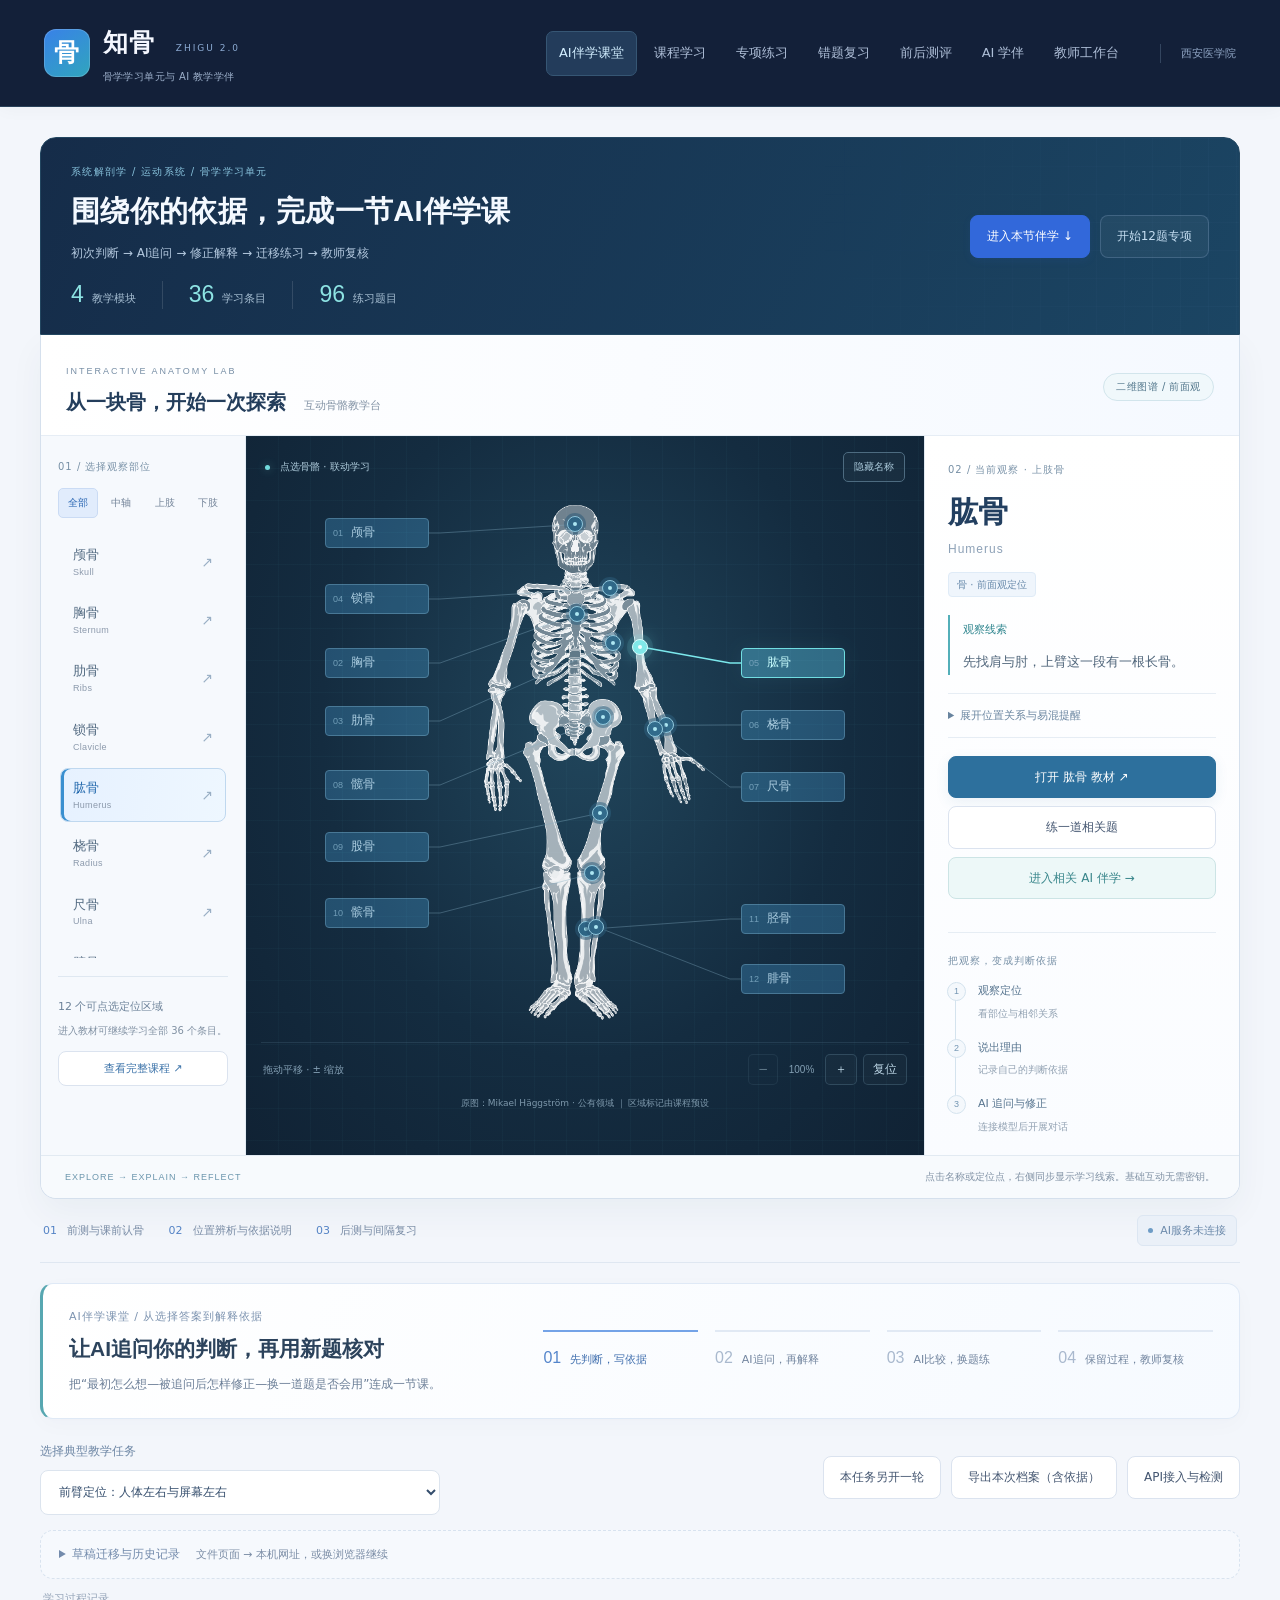
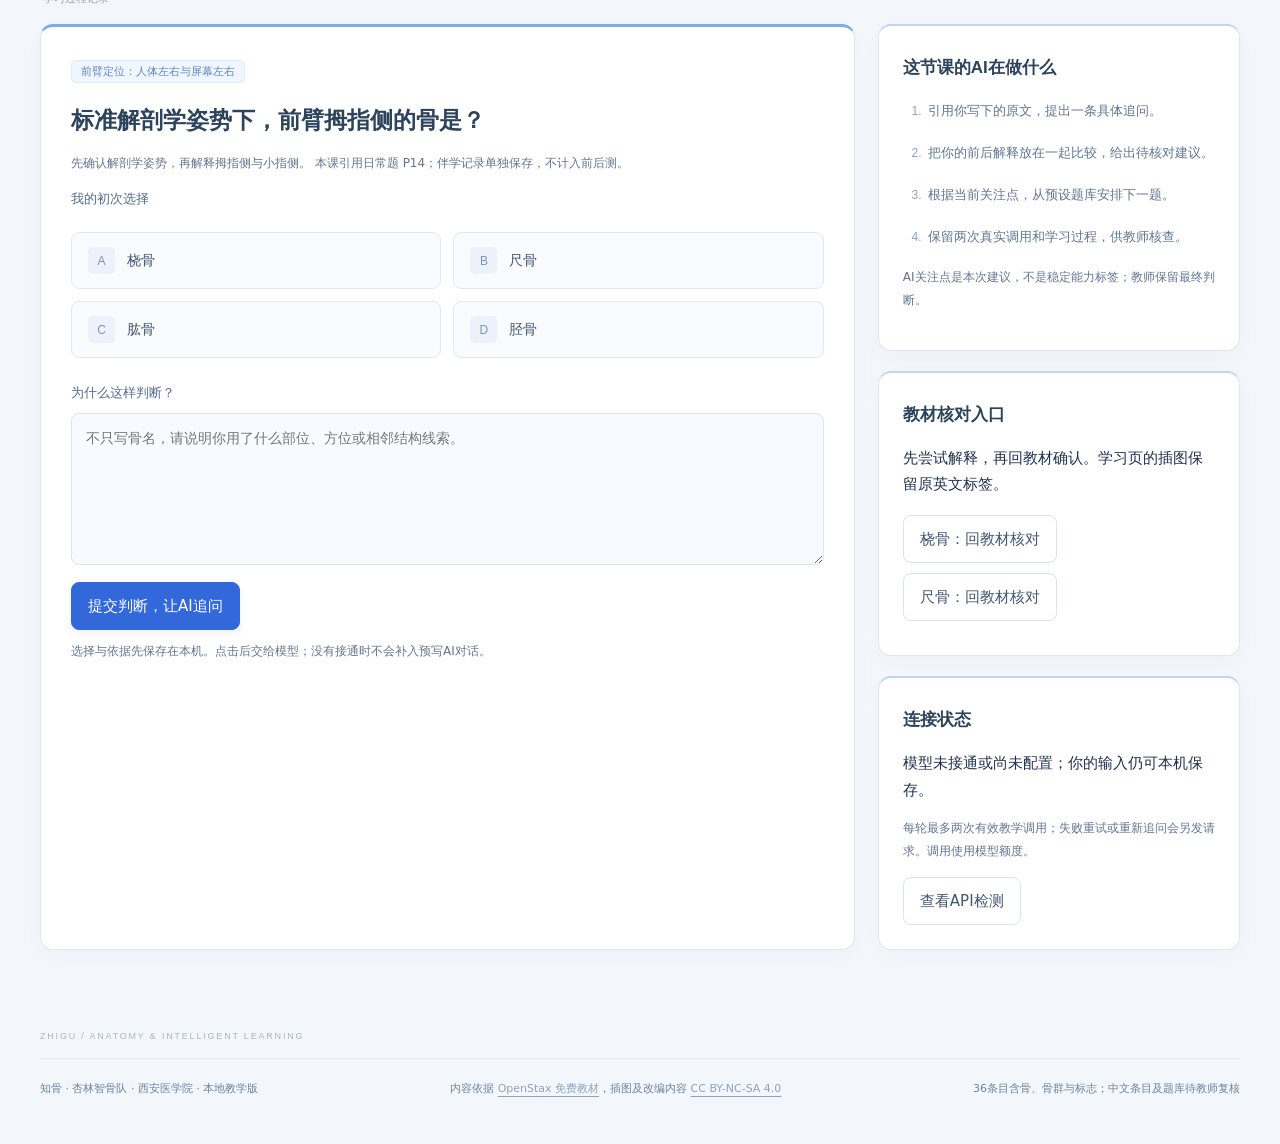
==== commit 9dc2548f: "Restore interactive anatomy atlas with linked learning tasks" ====
--- a/index.html
+++ b/index.html
@@ -1,4 +1,4 @@
-<!doctype html><html lang="zh-CN"><head><meta charset="utf-8"><meta name="viewport" content="width=device-width,initial-scale=1"><title>知骨｜系统解剖学AI教学学伴</title><meta name="description" content="知骨：36个骨学学习条目、96道题、独立前后测与教师过程复核。AI伴学支持本地模型接入。"><link rel="stylesheet" href="styles.css?v=20261019-tech1"><link rel="stylesheet" href="premium.css?v=20261019-tech1"></head><body>
+<!doctype html><html lang="zh-CN"><head><meta charset="utf-8"><meta name="viewport" content="width=device-width,initial-scale=1"><title>知骨｜系统解剖学AI教学学伴</title><meta name="description" content="知骨：36个骨学学习条目、96道题、独立前后测与教师过程复核。AI伴学支持本地模型接入。"><link rel="stylesheet" href="styles.css?v=20261019-atlas1"><link rel="stylesheet" href="premium.css?v=20261019-atlas1"></head><body>
 <header><a class="brand" href="index.html"><span class="brandmark">骨</span><span><b>知骨 <small>ZHIGU 2.0</small></b><em>骨学学习单元与 AI 教学学伴</em></span></a><nav aria-label="主要功能"><button data-tab="lesson">AI伴学课堂</button><button data-tab="learn" class="active">课程学习</button><button data-tab="practice">专项练习</button><button data-tab="review">错题复习</button><button data-tab="assessment">前后测评</button><button data-tab="ai">AI 学伴</button><button data-tab="teacher">教师工作台</button></nav><span class="edition">西安医学院</span></header>
 <main><aside id="hosted-notice" class="hosted-notice" hidden><div><b>在线教学版 · 打开即可学习</b><p>36个学习条目、96道题、错题复习、前后测评和教师档案可直接使用。记录保存在当前浏览器，换设备前请导出。AI功能可填写自己的API密钥后直连官方模型；没有密钥也能学习和练习。</p></div><div class="actions"><button data-tab="learn" class="primary">开始课程学习</button><a href="materials/index.html">材料与本地版下载</a><a href="https://github.com/crh2007530/zhigu-ai-teaching" target="_blank" rel="noreferrer">GitHub源码</a></div></aside><div class="heading"><div><p class="eyebrow">系统解剖学 / 运动系统 / 骨学学习单元</p><h1 id="page-title">在位置关系中认识骨骼</h1><p id="page-description">4个模块、36个学习条目、96道题，观察后说出判断依据。</p></div><div class="heading-action"><button id="resume" hidden>继续未完成的练习</button><button class="primary" id="quick-practice">开始12题专项</button></div></div><div class="workflow"><span><b>01</b> 前测与课前认骨</span><span><b>02</b> 位置辨析与依据说明</span><span><b>03</b> 后测与间隔复习</span><span class="state" id="gateway-state">AI服务未连接</span></div>
 <section class="tab-page" id="lesson" hidden></section><section class="tab-page" id="learn"><div class="ai-course-banner"><span>先判断、被追问、再解释、换题核对：开始一节有过程记录的AI伴学课。</span><button data-tab="lesson">进入AI伴学课堂</button></div><div id="modules" class="modules"></div><div class="course-layout"><aside class="catalog card"><label for="structure-search">查找学习条目</label><input id="structure-search" type="search" placeholder="骨名或英文"><p class="muted" id="catalog-count"></p><div id="structure-list"></div></aside><div><article id="structure-detail" class="card"></article><article class="card"><p class="eyebrow">教材插图 · 保留英文标签</p><div id="plate-switch" class="actions"></div><img id="study-plate" class="study-plate" alt="当前学习条目的教材插图"><p id="plate-caption" class="source"></p><p class="muted">这些有标签插图用于学习和解析。无标签识图题另用公有领域骨骼图。</p></article></div><aside><article class="card"><p class="eyebrow">观察与解释</p><h2>说清你的辨认依据</h2><label for="reflection">所属部位、位置线索与易混对象</label><textarea id="reflection" rows="5" maxlength="1200" placeholder="我根据……判断它是……，与……的区别是……"></textarea><div class="actions"><button id="save-reflection" class="primary">保存笔记</button><button id="ask-current">请AI追问</button></div><p id="note-status" class="muted" aria-live="polite">笔记保存在本机，不随匿名统计默认导出。</p></article><article class="card"><h2>学习目标</h2><p id="module-goal"></p><p id="module-task"></p><button id="mark-viewed">标记已浏览</button><p id="viewed-status" class="muted"></p></article></aside></div></section>
@@ -8,4 +8,4 @@
 <section class="tab-page" id="ai" hidden><article class="ai-feature-intro card"><div><p class="eyebrow">AI教学设计</p><h2>先说依据，让AI追问你的判断</h2><p>学习条目随问题发送，围绕当前结构讨论；生成回答需要接通真实模型。</p></div><div class="ai-feature-grid"><div><b>循序提示</b><p>先给观察线索，再追问部位与方位。</p></div><div><b>依据反馈</b><p>评论学生写出的定位理由，提示遗漏与混淆。</p></div><div><b>教学图讨论</b><p>结合所选图片提问，方向不明时要求补充。</p></div></div><p class="muted">流程：学生先观察与作答 → AI辅助追问 → 回教材核对 → 教师人工复核。选择题判分、错题推荐由固定规则完成。</p></article>
 <details id="api-panel" class="api-panel card"><summary>API接入与检测 <span>点击展开，检查连接方式、密钥设置和真实调用</span></summary><div class="api-status-grid"><div><span>连接方式</span><b id="api-runtime">尚未检查</b></div><div><span>模型提供方</span><b id="api-provider">尚不可读取</b></div><div><span>模型名称</span><b id="api-model">尚不可读取</b></div><div><span>密钥配置</span><b id="api-key-state">尚未检查</b></div><div><span>文字调用</span><b id="api-text-state">尚未检测成功</b></div><div><span>图片调用</span><b id="api-image-state">尚未检测成功</b></div></div><div class="actions"><button id="api-check">检查连接设置</button><button id="api-test-text" class="primary">检测文字API（真实调用）</button><button id="api-test-image">检测图片API（真实调用）</button><button id="api-export">导出检测记录</button></div><p class="muted">“已设置”只表示当前页面或本机服务已取得密钥，尚未验证账号可用性。真实检测会使用少量模型额度；图片检测使用下方选定的教学图。调用成功只说明收到回答，内容仍需教材核对。</p><pre id="api-detail" class="api-detail" aria-live="polite">当前没有检测结果。</pre><details class="api-help"><summary>如何接入DeepSeek或千问？</summary><ol><li>准备对应服务账号与可用API Key。</li><li>在线版在页面顶部填写并启用自己的密钥；本地版运行“启用AI.cmd”。</li><li>点击文字或图片真实调用检测，核对实际返回。</li></ol><p>接口已预留：GET /api/status（本机状态）、POST /api/test（连通检测）、POST /api/ask（教学问答）。在线版密钥仅在当前页面内存使用，直达所选官方模型；本地版密钥在服务进程中使用。</p></details></details><div class="ai-layout"><article class="card"><p class="eyebrow">真实模型问答入口</p><h2>基于课程条目讨论观察依据</h2><p>默认支持DeepSeek，也可配置千问。未配置密钥时不生成模型回答。</p><label class="file-button">选择教学图片<input id="image-input" type="file" accept="image/jpeg,image/png,image/webp"></label><button id="clear-image">移除图片</button><p class="muted">最大4MB。原图只在页面内存中预览；发送时交给当前模型服务处理。</p><img id="image-preview" alt="已选教学图片" hidden><label for="ai-structure">课程上下文</label><select id="ai-structure"></select><label for="ai-mode">助教方式</label><select id="ai-mode"><option value="hint">提示引导 · 先给观察线索</option><option value="explain">结构讲解 · 解释位置关系</option><option value="compare">易错辨析 · 比较混淆对象</option><option value="feedback">依据反馈 · 评论我的判断过程</option></select><label for="ai-question">问题或自己的辨认依据</label><textarea id="ai-question" rows="5" maxlength="1200" placeholder="我认为……，因为……。请指出我的定位依据是否完整，并追问一个问题。"></textarea><div class="actions"><button id="send-ai" class="primary">发送给AI</button><button id="export-ai">导出真实问答记录</button></div><p class="muted">在线版请使用页面顶部的个人密钥入口；本地版可用“启用AI.ps1”配置。AI对理由的反馈不作为正式判分。</p></article><article class="card"><h2>AI回答与人工核对</h2><div id="ai-output" class="ai-output" aria-live="polite">当前没有模型回答。模型输出需要结合教材核对，方向或标号不清时应补充信息。</div><div id="ai-reference" class="source-block"></div><p class="muted">预设条目会作为上下文发送；当前没有自动文献检索或模型训练。不上传患者资料或身份信息。</p></article></div></section>
 <section class="tab-page" id="teacher" hidden></section>
-<p id="global-status" role="status" aria-live="polite"></p><footer><span>知骨 · 杏林智骨队 · 西安医学院 · 本地教学版</span><span>内容依据 <a href="https://openstax.org/books/anatomy-and-physiology-2e/pages/1-introduction" target="_blank" rel="noreferrer">OpenStax 免费教材</a>，插图及改编内容 <a href="https://creativecommons.org/licenses/by-nc-sa/4.0/" target="_blank" rel="noreferrer">CC BY-NC-SA 4.0</a></span><span>36条目含骨、骨群与标志；中文条目及题库待教师复核</span></footer></main><script src="runtime-mode.js?v=20261019-tech1"></script><script src="data.js?v=20261019-tech1"></script><script src="tutor-core.js?v=20261019-tech1"></script><script src="browser-ai.js?v=20261019-tech1"></script><script src="app.js?v=20261019-tech1"></script><script src="ai-diagnostics.js?v=20261019-tech1"></script><script src="lesson-cases.js?v=20261019-tech1"></script><script src="ai-lesson.js?v=20261019-tech1"></script><script src="public-mode.js?v=20261019-tech1"></script><script src="premium.js?v=20261019-tech1"></script></body></html>
+<p id="global-status" role="status" aria-live="polite"></p><footer><span>知骨 · 杏林智骨队 · 西安医学院 · 本地教学版</span><span>内容依据 <a href="https://openstax.org/books/anatomy-and-physiology-2e/pages/1-introduction" target="_blank" rel="noreferrer">OpenStax 免费教材</a>，插图及改编内容 <a href="https://creativecommons.org/licenses/by-nc-sa/4.0/" target="_blank" rel="noreferrer">CC BY-NC-SA 4.0</a></span><span>36条目含骨、骨群与标志；中文条目及题库待教师复核</span></footer></main><script src="runtime-mode.js?v=20261019-atlas1"></script><script src="data.js?v=20261019-atlas1"></script><script src="tutor-core.js?v=20261019-atlas1"></script><script src="browser-ai.js?v=20261019-atlas1"></script><script src="app.js?v=20261019-atlas1"></script><script src="ai-diagnostics.js?v=20261019-atlas1"></script><script src="lesson-cases.js?v=20261019-atlas1"></script><script src="ai-lesson.js?v=20261019-atlas1"></script><script src="public-mode.js?v=20261019-atlas1"></script><script src="premium.js?v=20261019-atlas1"></script></body></html>
--- a/premium.css
+++ b/premium.css
@@ -1,4 +1,4 @@
-/* Zhigu / calm technology interface. */
+/* Zhigu / interactive anatomy studio. */
 :root{--ink:#20314d;--teal:#3268da;--line:#e2e8f1;--muted:#6c7c94;--bg:#f3f6fb;--pale:#edf3ff;--paper:#fff;--blue:#3268da;--cyan:#38adc8;--navy:#132039;--shadow:0 6px 22px #253e6806,0 1px 3px #253e6803}
 html{scroll-behavior:smooth;scroll-padding-top:24px}body{margin:0;background:var(--bg);color:var(--ink);font:15px/1.75 "Microsoft YaHei","PingFang SC",system-ui,sans-serif;-webkit-font-smoothing:antialiased}::selection{background:#dbe9ff;color:#244d9a}button,input,select,textarea{font:inherit}button,.file-button{border:1px solid #dbe3ef;border-radius:8px;background:#fff;color:#435570;padding:10px 16px;transition:background .16s,border-color .16s,box-shadow .16s;box-shadow:none}button:not(:disabled):hover,.file-button:hover{background:#f1f6ff;border-color:#adc5ef;box-shadow:0 2px 6px #3268da08}button.primary{background:var(--blue);color:white;border-color:var(--blue);box-shadow:0 3px 8px #3268da17}button.primary:not(:disabled):hover{background:#2859c0;border-color:#2859c0}button:disabled{opacity:.46}a{color:#376bc7;text-underline-offset:4px}button:focus-visible,a:focus-visible,input:focus-visible,select:focus-visible,textarea:focus-visible{outline:3px solid #77a9ff88;outline-offset:3px}
 header{display:flex;gap:28px;align-items:center;padding:21px max(3.4%,calc((100vw - 1440px)/2));background:#132039;border-bottom:1px solid #29415a;box-shadow:0 3px 16px #13203908}.brand{display:flex;align-items:center;gap:13px;flex-shrink:0;color:#f4f7ff;text-decoration:none}.brandmark{width:46px;height:48px;border-radius:12px;background:linear-gradient(145deg,#3981e8,#30a5bd);color:white;display:grid;place-items:center;font-size:25px;font-weight:600;box-shadow:inset 0 0 0 1px #ffffff2b}.brand b{font-size:25px;font-weight:600;letter-spacing:1.5px}.brand small{font-size:9px;color:#8dacd5;letter-spacing:2px;margin-left:10px;font-weight:400}.brand em{display:block;font-style:normal;font-size:10px;color:#9db0cb;letter-spacing:.4px;margin-top:3px}nav{display:flex;flex:1;justify-content:flex-end;gap:4px}header nav button{color:#aebed7;border:1px solid transparent;border-radius:7px;background:transparent;white-space:nowrap;font-size:13px;padding:10px 12px;box-shadow:none}header nav button:not(:disabled):hover{color:#edf6ff;background:#203550;border-color:transparent;box-shadow:none}header nav button.active{color:#d2eeff;background:#233c5b;border-color:#365674;font-weight:500}.edition{font-size:11px;color:#90a5c4;border-left:1px solid #33455f;padding-left:20px;white-space:nowrap}
@@ -16,3 +16,13 @@
 @media(max-width:380px){.premium-overview{gap:12px}.premium-overview>span{padding-right:12px}.premium-overview b{font-size:22px}.premium-overview small{font-size:9px}}
 @media(prefers-reduced-motion:reduce){html{scroll-behavior:auto}*,*:before,*:after{transition:none!important;animation:none!important}}
 @media print{.premium-art,.premium-overview,.premium-connect,.premium-start,.hosted-notice,.online-ai-setup,.premium-footer-note{display:none!important}.heading{background:#fff!important;border:0;box-shadow:none;min-height:0;padding:0}.heading>div:first-child{max-width:100%}.card{box-shadow:none}body{background:white!important}}
+
+/* Interactive atlas: a dark observation canvas surrounded by readable teaching panels. */
+.heading{min-height:0;padding:25px 30px;background:linear-gradient(115deg,#152c49,#1b4563);border-color:#234761;border-radius:16px 16px 0 0;box-shadow:none;display:grid;grid-template-columns:minmax(0,1fr) auto;gap:20px;align-items:center}.heading>div:first-child{max-width:100%}.heading .eyebrow{color:#88c2dc;font-size:10px;margin-bottom:8px}.heading h1{font-size:29px;color:#f4f9ff;margin-bottom:8px}.heading p:not(.eyebrow){color:#b4c9df;font-size:12px}.heading-action{max-width:300px;justify-content:flex-end;margin:0}.heading-action button{font-size:12px}.heading-action #quick-practice{background:#ffffff0b;color:#c4ddf1;border-color:#6b8cac66}.premium-overview{margin-top:17px;gap:26px}.premium-overview b{font-size:23px;color:#8de3e3}.premium-overview small{color:#a7bfd3}.premium-overview>span{border-color:#ffffff20;padding-right:26px}.heading.compact{border-radius:14px;min-height:0;padding:24px 30px}.heading.compact h1{font-size:26px}.heading.compact .heading-action{margin:0}.bone-studio{border:1px solid #d5e0ed;border-top:0;border-radius:0 0 16px 16px;box-shadow:0 14px 35px #1838580c;background:#fff;overflow:hidden}.bone-studio[hidden]{display:none}.studio-top{padding:21px 25px 17px;display:flex;align-items:center;justify-content:space-between;border-bottom:1px solid #e6edf5;gap:18px;background:linear-gradient(90deg,#fff,#f5f9ff)}.studio-kicker{font:9px/1.4 "Segoe UI",sans-serif;letter-spacing:2px;color:#788fa6}.studio-top h2{font-size:20px;line-height:1.6;margin:4px 0 0;color:#243e5c;font-weight:600}.studio-top h2 span{font-size:11px;color:#8393a5;font-weight:400;margin-left:18px}.studio-version{font-size:10px;letter-spacing:.5px;color:#50758a;border:1px solid #d2e5ec;background:#f0f8fb;border-radius:20px;padding:4px 12px;white-space:nowrap}.studio-grid{display:grid;grid-template-columns:205px minmax(0,1fr) 315px;min-width:0}.studio-library{padding:22px 17px;background:#f6f9fd;border-right:1px solid #e4ebf3;min-width:0}.studio-overline{font-size:10px;letter-spacing:1px;color:#7790a6;margin:0 0 13px;line-height:1.7}.studio-filters{display:grid;grid-template-columns:repeat(4,1fr);gap:4px;margin-bottom:15px}.studio-filters button{padding:5px 0;font-size:10px;border:1px solid transparent;background:transparent;color:#718297;border-radius:5px}.studio-filters button[aria-pressed=true]{background:#e1ecfc;color:#2865b2;border-color:#cadbf4}.studio-bones{display:grid;gap:4px;max-height:425px;overflow-y:auto;scrollbar-width:thin;scrollbar-color:#c6d8e9 transparent;padding:2px}.studio-bones>button{display:flex;justify-content:space-between;align-items:center;text-align:left;padding:9px 12px;border-color:transparent;background:transparent;border-radius:8px;line-height:1.6;font-size:13px;color:#516980;min-height:52px}.studio-bones small{display:block;font:9px/1.5 "Segoe UI",sans-serif;color:#8c9aac;letter-spacing:.3px}.studio-bones>button[aria-pressed=true]{color:#276caf;background:linear-gradient(100deg,#e6f1ff,#eef7ff);border-color:#bfd8ef;box-shadow:inset 3px 0 #398fd0}.studio-arrow{color:#99afc5;font-size:14px}.studio-library-note{margin-top:18px;padding-top:15px;border-top:1px solid #dfe8f1}.studio-library-note b{font-size:11px;color:#6c8299;font-weight:500}.studio-library-note p{font-size:10px;color:#8191a3;margin:4px 0 11px;line-height:1.8}.studio-all{font-size:11px;padding:7px 10px;color:#3c73a9;width:100%;background:#fff}.studio-visual{min-width:0;position:relative;background:radial-gradient(ellipse at 50% 40%,#21465c 0,#142c40 55%,#102234 100%);overflow:hidden;color:#b0cddd;padding:16px 15px 10px}.studio-visual:before{content:"";position:absolute;inset:0;background-image:linear-gradient(#77cbe008 1px,transparent 1px),linear-gradient(90deg,#77cbe008 1px,transparent 1px);background-size:32px 32px;pointer-events:none}.studio-view-top{position:relative;display:flex;justify-content:space-between;align-items:center;font-size:10px;gap:10px;padding:0 4px}.studio-view-top i{display:inline-block;width:5px;height:5px;border-radius:50%;background:#72dbdd;margin-right:7px;box-shadow:0 0 9px #72dbdd66}.studio-view-top button{background:#ffffff08;border:1px solid #4d6b80;color:#accbdc;font-size:10px;padding:5px 10px;border-radius:5px}.studio-viewport{position:relative;height:560px;overflow:hidden;touch-action:pan-y;cursor:grab;outline-offset:-4px!important}.studio-viewport:active{cursor:grabbing}.studio-plane{width:520px;height:560px;position:absolute;top:0;left:calc(50% - 260px);transform-origin:center center;user-select:none}.studio-plane img{position:absolute;left:120px;top:10px;width:280px;height:auto;filter:grayscale(1) invert(1) brightness(4);mix-blend-mode:screen;pointer-events:none;opacity:.94}.studio-wires{position:absolute;inset:0;width:100%;height:100%;pointer-events:none;overflow:visible}.studio-wires path{stroke:#7393a7;stroke-width:.8;fill:none;opacity:.48}.studio-wires path.selected{stroke:#6ce2e4;stroke-width:1.6;opacity:1}.studio-map-label{position:absolute;width:104px;height:30px;border-radius:4px;padding:0 7px!important;display:flex;align-items:center;gap:8px;font-size:12px;background:#112c40;border:1px solid #385b72;color:#a7c5d8;box-shadow:none;white-space:nowrap}.studio-map-label.left{left:0}.studio-map-label.right{right:0}.studio-map-label small{font:9px "Segoe UI",sans-serif;color:#66899f}.studio-map-label.selected,.studio-map-label:not(:disabled):hover{color:#c5ffff;border-color:#63d5d6;background:#1f4c5c;box-shadow:0 0 20px #55c8d015}.studio-point{position:absolute;width:16px;height:16px;padding:0!important;border:1px solid #83b7cd;background:#173b52;border-radius:50%;transform:translate(-50%,-50%);box-shadow:0 0 0 3px #142e4088}.studio-point:after{content:"";position:absolute;inset:5px;background:#a3dfed;border-radius:50%}.studio-point.selected{background:#70e1dd;border-color:#d2ffff;box-shadow:0 0 0 5px #6ce2e41c,0 0 18px #6ce2e480;z-index:2}.studio-point.selected:after{background:#efffff}.studio-controls{position:relative;display:flex;justify-content:space-between;align-items:center;gap:8px;border-top:1px solid #54738a45;padding:11px 2px 0;font-size:10px;color:#839fb3}.studio-controls>div{display:flex;align-items:center;gap:6px}.studio-controls button{padding:4px 9px;border-radius:5px;font-size:12px;color:#bcd6e5;background:#ffffff06;border-color:#55798c66;min-height:30px}.studio-scale{font:10px "Segoe UI",sans-serif;min-width:35px;text-align:center}.studio-source{position:relative;font-size:9px;text-align:center;color:#7d98ab;line-height:1.6;margin:11px 0 0}.studio-insight{padding:25px 23px 18px;border-left:1px solid #e1e9f1;min-width:0;display:flex;flex-direction:column;justify-content:space-between;background:linear-gradient(#fff,#fafcff)}.studio-detail h3{font-size:30px;margin:12px 0 8px;color:#223f60;font-weight:600;line-height:1.4}.studio-detail h3 span{display:block;font:12px/1.7 "Segoe UI",sans-serif;color:#8da1b7;letter-spacing:1px;margin-top:6px}.studio-category{display:inline-block;padding:3px 8px;background:#eff5fc;border:1px solid #dfebf7;color:#6789aa;font-size:10px;border-radius:4px;margin:4px 0 18px}.studio-clue{border-left:2px solid #53afb9;padding-left:13px;margin:0 0 18px}.studio-clue b{font-size:11px;color:#2e858e;font-weight:500}.studio-clue p{font-size:13px;color:#50667b;line-height:1.95;margin:8px 0 0}.studio-more{font-size:11px;color:#68849f;border-top:1px solid #e6edf4;border-bottom:1px solid #e6edf4;padding:12px 0}.studio-more summary{cursor:pointer}.studio-more p{font-size:12px;color:#586f86;line-height:1.9}.studio-actions{display:grid;gap:8px;margin:18px 0}.studio-actions button{font-size:12px;padding:10px 9px;line-height:1.7}.studio-actions .primary{background:#2d709d;border-color:#2d709d;box-shadow:0 4px 14px #2d709d17}.studio-actions .studio-to-ai{color:#39868b;background:#edf8f8;border-color:#cce4e5}.studio-route{margin-top:15px;padding-top:19px;border-top:1px solid #e6edf4}.studio-route ol{list-style:none;margin:0;padding:0 0 0 7px;counter-reset:route}.studio-route li{counter-increment:route;position:relative;border-left:1px solid #d4e3ee;padding:0 0 15px 22px;line-height:1.6}.studio-route li:last-child{border-left-color:transparent;padding-bottom:0}.studio-route li:before{content:counter(route);position:absolute;left:-9px;top:0;background:#f4f8fc;border:1px solid #d4e3ee;border-radius:50%;width:17px;height:17px;text-align:center;font:9px/17px "Segoe UI",sans-serif;color:#7395b3}.studio-route b{font-size:11px;color:#55738e;font-weight:500;display:block}.studio-route span{font-size:10px;color:#91a1b2}.studio-bottom{display:flex;align-items:center;justify-content:space-between;gap:20px;padding:12px 24px;background:#f7fafd;border-top:1px solid #e2eaf2}.studio-bottom>span{font:9px "Segoe UI",sans-serif;letter-spacing:1px;color:#6c96ad}.studio-bottom p{font-size:10px;color:#8192a5;margin:0}.workflow{margin-bottom:20px}.lesson-hero{border-left:3px solid #57a7b1}.card h2{color:#2c435c}
+@media(min-width:1450px){.studio-grid{grid-template-columns:220px minmax(0,1fr) 345px}.studio-insight{padding:27px}.studio-top{padding-left:28px}}
+@media(max-width:1100px){.studio-grid{grid-template-columns:170px minmax(0,1fr) 260px}.studio-library{padding:19px 11px}.studio-insight{padding:22px 17px}.studio-top h2 span{display:none}.heading{gap:15px}.heading-action{max-width:230px}.studio-clue p{font-size:12px}.studio-visual{padding-left:8px;padding-right:8px}.studio-viewport{height:530px}.studio-plane{top:-15px}.studio-controls{flex-wrap:wrap}}
+@media(max-width:950px){.studio-grid{grid-template-columns:160px minmax(0,1fr)}.studio-insight{grid-column:1/-1;display:grid;grid-template-columns:minmax(0,1fr) 220px;gap:25px;border-left:0;border-top:1px solid #e2eaf2;padding:24px}.studio-route{border-top:0;border-left:1px solid #e2eaf2;padding:6px 0 0 24px;margin:0}.studio-detail h3{font-size:26px}.studio-detail h3 span{display:inline-block;margin-left:15px}.studio-actions{grid-template-columns:1fr 1fr}.studio-actions .studio-to-ai{grid-column:1/-1}.studio-top h2{font-size:19px}.studio-library-note{margin-top:20px}.heading h1{font-size:26px}.heading-action{max-width:190px}.studio-clue p{font-size:13px}}
+@media(max-width:600px){.heading{display:block;padding:23px 20px;border-radius:13px 13px 0 0}.heading h1{font-size:24px}.heading>div:first-child{max-width:100%}.heading-action{max-width:100%;justify-content:flex-start;margin-top:18px}.premium-overview{gap:17px}.premium-overview>span{padding-right:17px}.heading.compact{padding:22px 20px}.heading.compact .heading-action{margin-top:17px}.studio-top{padding:17px 17px 14px;align-items:flex-start;gap:8px}.studio-top h2{font-size:17px}.studio-kicker{font-size:8px;letter-spacing:1px}.studio-version{font-size:8px;padding:3px 7px;white-space:normal;max-width:62px;text-align:center}.studio-grid{display:flex;flex-direction:column}.studio-library{padding:13px 16px;border-right:0;border-bottom:1px solid #e2eaf2}.studio-library>.studio-overline{display:none}.studio-filters{max-width:270px;margin-bottom:8px;gap:6px}.studio-filters button{font-size:11px;padding:6px}.studio-bones{display:flex;overflow:auto;max-height:none;gap:6px;padding:2px 2px 6px}.studio-bones>button{flex-shrink:0;min-height:42px;padding:7px 11px;font-size:12px;gap:12px;background:#fff;border-color:#e4ebf3}.studio-bones small{display:none}.studio-library-note{display:none}.studio-visual{padding:14px 9px 11px}.studio-viewport{height:460px}.studio-plane{top:-50px}.studio-view-top{font-size:10px}.studio-insight{display:block;padding:22px 20px}.studio-detail h3{font-size:28px}.studio-detail h3 span{font-size:11px}.studio-route{margin-top:20px;padding:18px 0 0;border-left:0;border-top:1px solid #e2eaf2}.studio-route ol{display:flex;gap:12px;padding:0}.studio-route li{flex:1;border-left:0;border-top:1px solid #d4e3ee;padding:13px 0 0;min-width:0}.studio-route li:before{top:-9px;left:0}.studio-route li:last-child{padding-bottom:0}.studio-route b{font-size:10px}.studio-route span{font-size:9px}.studio-bottom{display:block;padding:13px 17px}.studio-bottom p{margin-top:5px;font-size:10px}.studio-controls{padding-left:5px;padding-right:5px}.studio-source{font-size:8px}.studio-actions button{font-size:11px}.studio-clue p{font-size:13px}.studio-more{font-size:12px}.studio-map-label{font-size:16px;height:36px}.studio-map-label small{font-size:11px}.studio-point{width:20px;height:20px}}
+@media(max-width:380px){.studio-viewport{height:390px}.studio-plane{top:-85px}.studio-top h2{font-size:15px}.studio-actions{grid-template-columns:1fr}.studio-actions .studio-to-ai{grid-column:auto}.studio-detail h3 span{margin-left:10px}.studio-controls>span{font-size:9px}.studio-controls>div{gap:3px}}
+@media print{.bone-studio{display:none!important}.heading{display:block!important}.heading h1,.heading p{color:#222!important}}
+.studio-plane{mix-blend-mode:screen}.studio-viewport:focus-visible{outline:2px solid #84c9db}
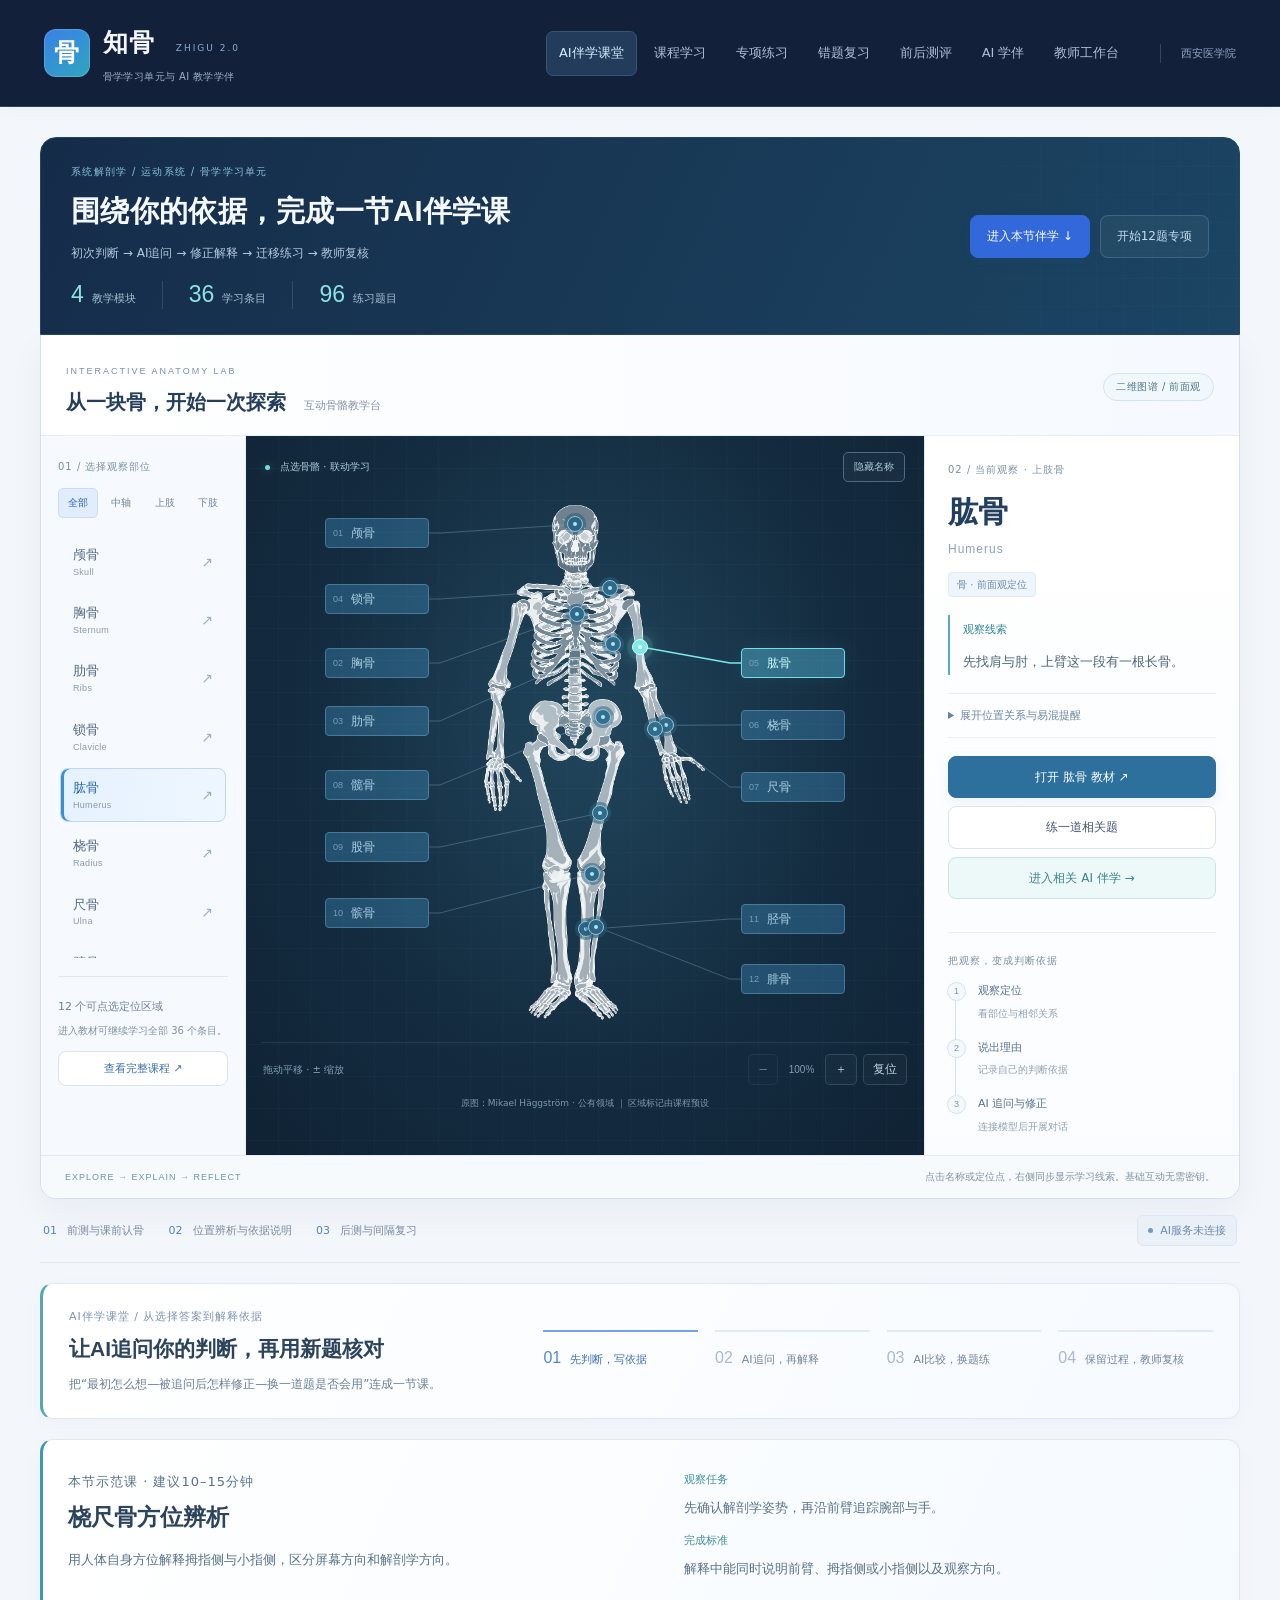
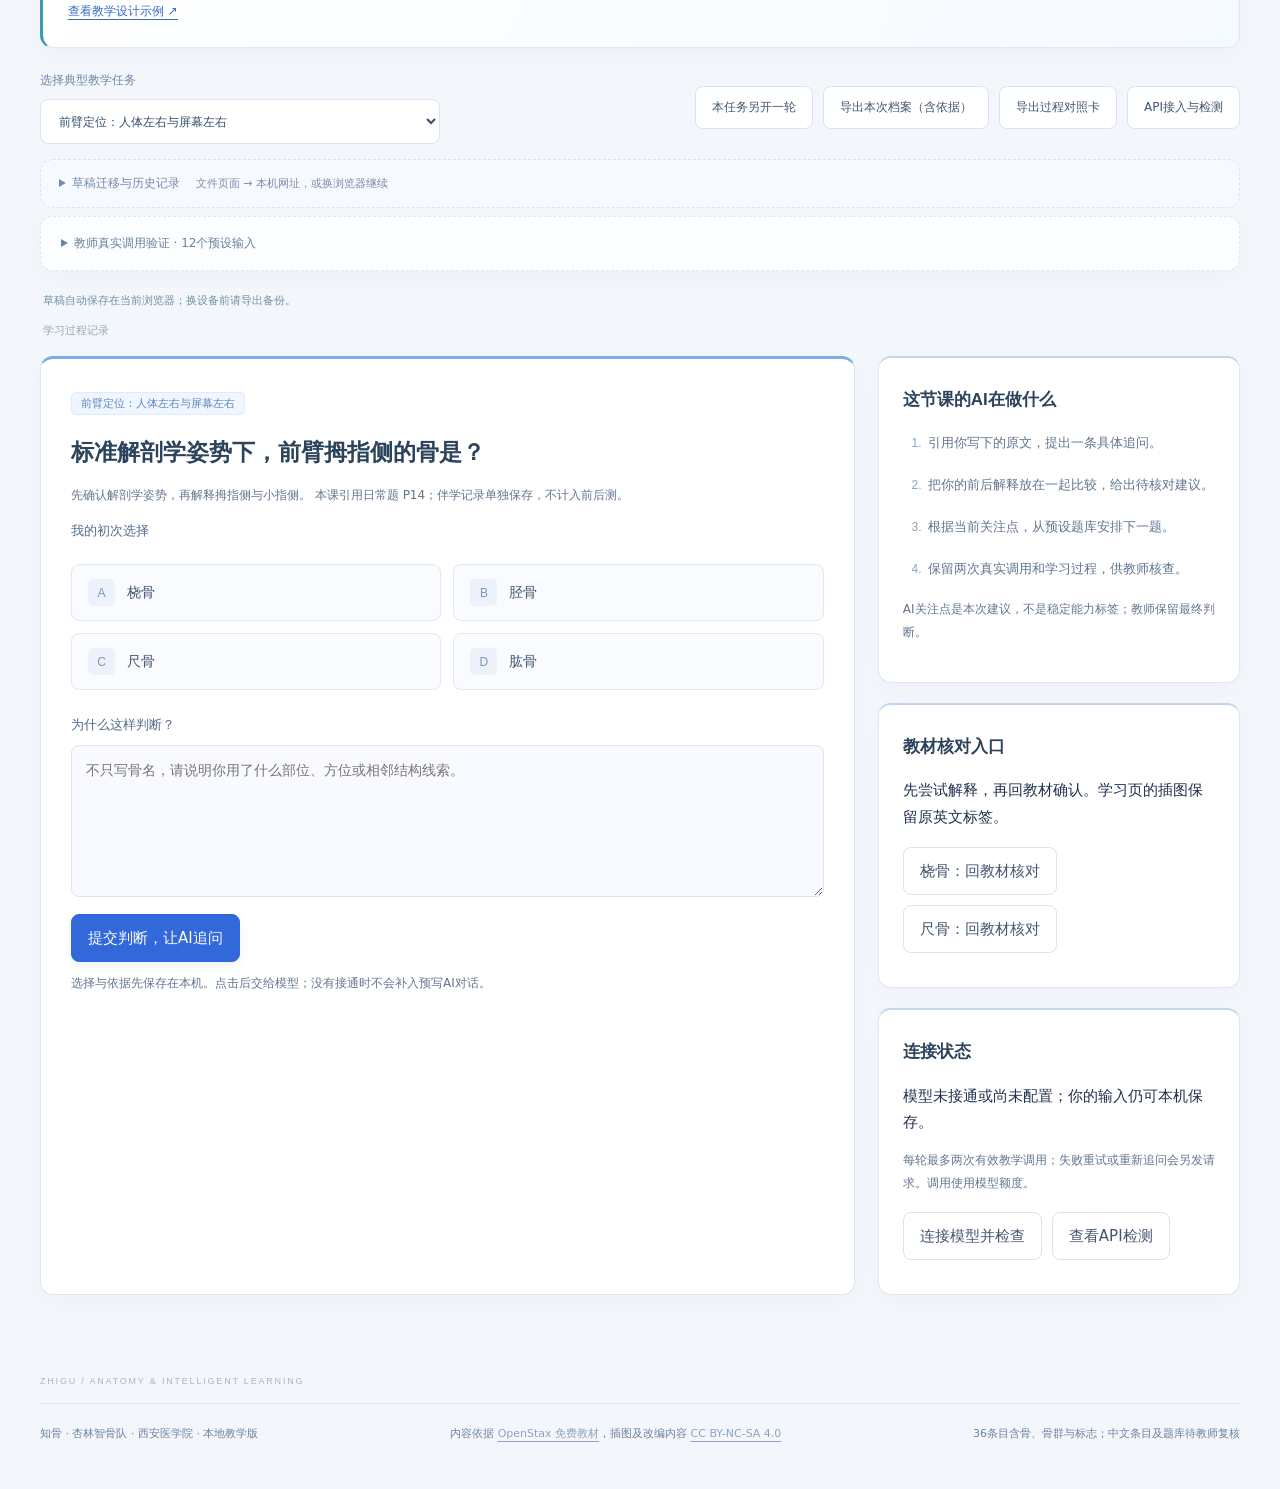
==== commit 916ab6f0: "Complete guided lesson, evidence cards and teacher review workflow" ====
--- a/index.html
+++ b/index.html
@@ -1,4 +1,4 @@
-<!doctype html><html lang="zh-CN"><head><meta charset="utf-8"><meta name="viewport" content="width=device-width,initial-scale=1"><title>知骨｜系统解剖学AI教学学伴</title><meta name="description" content="知骨：36个骨学学习条目、96道题、独立前后测与教师过程复核。AI伴学支持本地模型接入。"><link rel="stylesheet" href="styles.css?v=20261019-atlas1"><link rel="stylesheet" href="premium.css?v=20261019-atlas1"></head><body>
+<!doctype html><html lang="zh-CN"><head><meta charset="utf-8"><meta name="viewport" content="width=device-width,initial-scale=1"><title>知骨｜系统解剖学AI教学学伴</title><meta name="description" content="知骨：36个骨学学习条目、96道题、独立前后测与教师过程复核。AI伴学支持本地模型接入。"><link rel="stylesheet" href="styles.css?v=20261019-compete1"><link rel="stylesheet" href="premium.css?v=20261019-compete1"></head><body>
 <header><a class="brand" href="index.html"><span class="brandmark">骨</span><span><b>知骨 <small>ZHIGU 2.0</small></b><em>骨学学习单元与 AI 教学学伴</em></span></a><nav aria-label="主要功能"><button data-tab="lesson">AI伴学课堂</button><button data-tab="learn" class="active">课程学习</button><button data-tab="practice">专项练习</button><button data-tab="review">错题复习</button><button data-tab="assessment">前后测评</button><button data-tab="ai">AI 学伴</button><button data-tab="teacher">教师工作台</button></nav><span class="edition">西安医学院</span></header>
 <main><aside id="hosted-notice" class="hosted-notice" hidden><div><b>在线教学版 · 打开即可学习</b><p>36个学习条目、96道题、错题复习、前后测评和教师档案可直接使用。记录保存在当前浏览器，换设备前请导出。AI功能可填写自己的API密钥后直连官方模型；没有密钥也能学习和练习。</p></div><div class="actions"><button data-tab="learn" class="primary">开始课程学习</button><a href="materials/index.html">材料与本地版下载</a><a href="https://github.com/crh2007530/zhigu-ai-teaching" target="_blank" rel="noreferrer">GitHub源码</a></div></aside><div class="heading"><div><p class="eyebrow">系统解剖学 / 运动系统 / 骨学学习单元</p><h1 id="page-title">在位置关系中认识骨骼</h1><p id="page-description">4个模块、36个学习条目、96道题，观察后说出判断依据。</p></div><div class="heading-action"><button id="resume" hidden>继续未完成的练习</button><button class="primary" id="quick-practice">开始12题专项</button></div></div><div class="workflow"><span><b>01</b> 前测与课前认骨</span><span><b>02</b> 位置辨析与依据说明</span><span><b>03</b> 后测与间隔复习</span><span class="state" id="gateway-state">AI服务未连接</span></div>
 <section class="tab-page" id="lesson" hidden></section><section class="tab-page" id="learn"><div class="ai-course-banner"><span>先判断、被追问、再解释、换题核对：开始一节有过程记录的AI伴学课。</span><button data-tab="lesson">进入AI伴学课堂</button></div><div id="modules" class="modules"></div><div class="course-layout"><aside class="catalog card"><label for="structure-search">查找学习条目</label><input id="structure-search" type="search" placeholder="骨名或英文"><p class="muted" id="catalog-count"></p><div id="structure-list"></div></aside><div><article id="structure-detail" class="card"></article><article class="card"><p class="eyebrow">教材插图 · 保留英文标签</p><div id="plate-switch" class="actions"></div><img id="study-plate" class="study-plate" alt="当前学习条目的教材插图"><p id="plate-caption" class="source"></p><p class="muted">这些有标签插图用于学习和解析。无标签识图题另用公有领域骨骼图。</p></article></div><aside><article class="card"><p class="eyebrow">观察与解释</p><h2>说清你的辨认依据</h2><label for="reflection">所属部位、位置线索与易混对象</label><textarea id="reflection" rows="5" maxlength="1200" placeholder="我根据……判断它是……，与……的区别是……"></textarea><div class="actions"><button id="save-reflection" class="primary">保存笔记</button><button id="ask-current">请AI追问</button></div><p id="note-status" class="muted" aria-live="polite">笔记保存在本机，不随匿名统计默认导出。</p></article><article class="card"><h2>学习目标</h2><p id="module-goal"></p><p id="module-task"></p><button id="mark-viewed">标记已浏览</button><p id="viewed-status" class="muted"></p></article></aside></div></section>
@@ -8,4 +8,4 @@
 <section class="tab-page" id="ai" hidden><article class="ai-feature-intro card"><div><p class="eyebrow">AI教学设计</p><h2>先说依据，让AI追问你的判断</h2><p>学习条目随问题发送，围绕当前结构讨论；生成回答需要接通真实模型。</p></div><div class="ai-feature-grid"><div><b>循序提示</b><p>先给观察线索，再追问部位与方位。</p></div><div><b>依据反馈</b><p>评论学生写出的定位理由，提示遗漏与混淆。</p></div><div><b>教学图讨论</b><p>结合所选图片提问，方向不明时要求补充。</p></div></div><p class="muted">流程：学生先观察与作答 → AI辅助追问 → 回教材核对 → 教师人工复核。选择题判分、错题推荐由固定规则完成。</p></article>
 <details id="api-panel" class="api-panel card"><summary>API接入与检测 <span>点击展开，检查连接方式、密钥设置和真实调用</span></summary><div class="api-status-grid"><div><span>连接方式</span><b id="api-runtime">尚未检查</b></div><div><span>模型提供方</span><b id="api-provider">尚不可读取</b></div><div><span>模型名称</span><b id="api-model">尚不可读取</b></div><div><span>密钥配置</span><b id="api-key-state">尚未检查</b></div><div><span>文字调用</span><b id="api-text-state">尚未检测成功</b></div><div><span>图片调用</span><b id="api-image-state">尚未检测成功</b></div></div><div class="actions"><button id="api-check">检查连接设置</button><button id="api-test-text" class="primary">检测文字API（真实调用）</button><button id="api-test-image">检测图片API（真实调用）</button><button id="api-export">导出检测记录</button></div><p class="muted">“已设置”只表示当前页面或本机服务已取得密钥，尚未验证账号可用性。真实检测会使用少量模型额度；图片检测使用下方选定的教学图。调用成功只说明收到回答，内容仍需教材核对。</p><pre id="api-detail" class="api-detail" aria-live="polite">当前没有检测结果。</pre><details class="api-help"><summary>如何接入DeepSeek或千问？</summary><ol><li>准备对应服务账号与可用API Key。</li><li>在线版在页面顶部填写并启用自己的密钥；本地版运行“启用AI.cmd”。</li><li>点击文字或图片真实调用检测，核对实际返回。</li></ol><p>接口已预留：GET /api/status（本机状态）、POST /api/test（连通检测）、POST /api/ask（教学问答）。在线版密钥仅在当前页面内存使用，直达所选官方模型；本地版密钥在服务进程中使用。</p></details></details><div class="ai-layout"><article class="card"><p class="eyebrow">真实模型问答入口</p><h2>基于课程条目讨论观察依据</h2><p>默认支持DeepSeek，也可配置千问。未配置密钥时不生成模型回答。</p><label class="file-button">选择教学图片<input id="image-input" type="file" accept="image/jpeg,image/png,image/webp"></label><button id="clear-image">移除图片</button><p class="muted">最大4MB。原图只在页面内存中预览；发送时交给当前模型服务处理。</p><img id="image-preview" alt="已选教学图片" hidden><label for="ai-structure">课程上下文</label><select id="ai-structure"></select><label for="ai-mode">助教方式</label><select id="ai-mode"><option value="hint">提示引导 · 先给观察线索</option><option value="explain">结构讲解 · 解释位置关系</option><option value="compare">易错辨析 · 比较混淆对象</option><option value="feedback">依据反馈 · 评论我的判断过程</option></select><label for="ai-question">问题或自己的辨认依据</label><textarea id="ai-question" rows="5" maxlength="1200" placeholder="我认为……，因为……。请指出我的定位依据是否完整，并追问一个问题。"></textarea><div class="actions"><button id="send-ai" class="primary">发送给AI</button><button id="export-ai">导出真实问答记录</button></div><p class="muted">在线版请使用页面顶部的个人密钥入口；本地版可用“启用AI.ps1”配置。AI对理由的反馈不作为正式判分。</p></article><article class="card"><h2>AI回答与人工核对</h2><div id="ai-output" class="ai-output" aria-live="polite">当前没有模型回答。模型输出需要结合教材核对，方向或标号不清时应补充信息。</div><div id="ai-reference" class="source-block"></div><p class="muted">预设条目会作为上下文发送；当前没有自动文献检索或模型训练。不上传患者资料或身份信息。</p></article></div></section>
 <section class="tab-page" id="teacher" hidden></section>
-<p id="global-status" role="status" aria-live="polite"></p><footer><span>知骨 · 杏林智骨队 · 西安医学院 · 本地教学版</span><span>内容依据 <a href="https://openstax.org/books/anatomy-and-physiology-2e/pages/1-introduction" target="_blank" rel="noreferrer">OpenStax 免费教材</a>，插图及改编内容 <a href="https://creativecommons.org/licenses/by-nc-sa/4.0/" target="_blank" rel="noreferrer">CC BY-NC-SA 4.0</a></span><span>36条目含骨、骨群与标志；中文条目及题库待教师复核</span></footer></main><script src="runtime-mode.js?v=20261019-atlas1"></script><script src="data.js?v=20261019-atlas1"></script><script src="tutor-core.js?v=20261019-atlas1"></script><script src="browser-ai.js?v=20261019-atlas1"></script><script src="app.js?v=20261019-atlas1"></script><script src="ai-diagnostics.js?v=20261019-atlas1"></script><script src="lesson-cases.js?v=20261019-atlas1"></script><script src="ai-lesson.js?v=20261019-atlas1"></script><script src="public-mode.js?v=20261019-atlas1"></script><script src="premium.js?v=20261019-atlas1"></script></body></html>
+<p id="global-status" role="status" aria-live="polite"></p><footer><span>知骨 · 杏林智骨队 · 西安医学院 · 本地教学版</span><span>内容依据 <a href="https://openstax.org/books/anatomy-and-physiology-2e/pages/1-introduction" target="_blank" rel="noreferrer">OpenStax 免费教材</a>，插图及改编内容 <a href="https://creativecommons.org/licenses/by-nc-sa/4.0/" target="_blank" rel="noreferrer">CC BY-NC-SA 4.0</a></span><span>36条目含骨、骨群与标志；中文条目及题库待教师复核</span></footer></main><script src="runtime-mode.js?v=20261019-compete1"></script><script src="data.js?v=20261019-compete1"></script><script src="tutor-core.js?v=20261019-compete1"></script><script src="browser-ai.js?v=20261019-compete1"></script><script src="app.js?v=20261019-compete1"></script><script src="ai-diagnostics.js?v=20261019-compete1"></script><script src="lesson-cases.js?v=20261019-compete1"></script><script src="validation-inputs.js?v=20261019-compete1"></script><script src="lesson-evidence.js?v=20261019-compete1"></script><script src="ai-lesson.js?v=20261019-compete1"></script><script src="public-mode.js?v=20261019-compete1"></script><script src="premium.js?v=20261019-compete1"></script></body></html>
--- a/premium.css
+++ b/premium.css
@@ -26,3 +26,5 @@
 @media(max-width:380px){.studio-viewport{height:390px}.studio-plane{top:-85px}.studio-top h2{font-size:15px}.studio-actions{grid-template-columns:1fr}.studio-actions .studio-to-ai{grid-column:auto}.studio-detail h3 span{margin-left:10px}.studio-controls>span{font-size:9px}.studio-controls>div{gap:3px}}
 @media print{.bone-studio{display:none!important}.heading{display:block!important}.heading h1,.heading p{color:#222!important}}
 .studio-plane{mix-blend-mode:screen}.studio-viewport:focus-visible{outline:2px solid #84c9db}
+.lesson-guide{display:grid;grid-template-columns:1.1fr 1fr;gap:15px 32px;margin-top:20px;background:linear-gradient(115deg,#fff,#f5faff);border-left:3px solid #3b9ab1}.lesson-guide h2{font-size:23px;margin:6px 0 12px}.lesson-guide p{font-size:13px;line-height:1.9;margin:5px 0;color:#597289}.lesson-guide b{font-size:11px;color:#3c8e9d;font-weight:500}.lesson-guide a{font-size:12px;grid-column:1/-1;justify-self:start}.lesson-autosave{font-size:11px;color:#6d91a1;margin:13px 3px 7px}.evidence-review-grid{display:grid;grid-template-columns:1fr 1fr;gap:0 20px}.evidence-review-grid label{font-size:12px}.evidence-review-grid select{display:block;width:100%;margin-top:6px;font-size:12px}.lesson-record .actions button{font-size:12px}.lesson-record>.muted{font-size:11px}.lesson-validation{padding:16px 20px;background:#fbfdff;border-style:dashed}.lesson-validation summary{font-size:12px;color:#6a829c;cursor:pointer}.lesson-validation .actions{margin-bottom:4px}.lesson-validation select{max-width:100%;width:100%;font-size:12px}.lesson-validation p{font-size:11px;line-height:1.8;color:#7a8da3}.lesson-validation button{font-size:12px}
+@media(max-width:700px){.lesson-guide{grid-template-columns:1fr;gap:17px;padding:21px}.lesson-guide h2{font-size:21px}.lesson-guide a{grid-column:auto}.evidence-review-grid{grid-template-columns:1fr}.lesson-autosave{font-size:10px}.lesson-validation{padding:16px}}
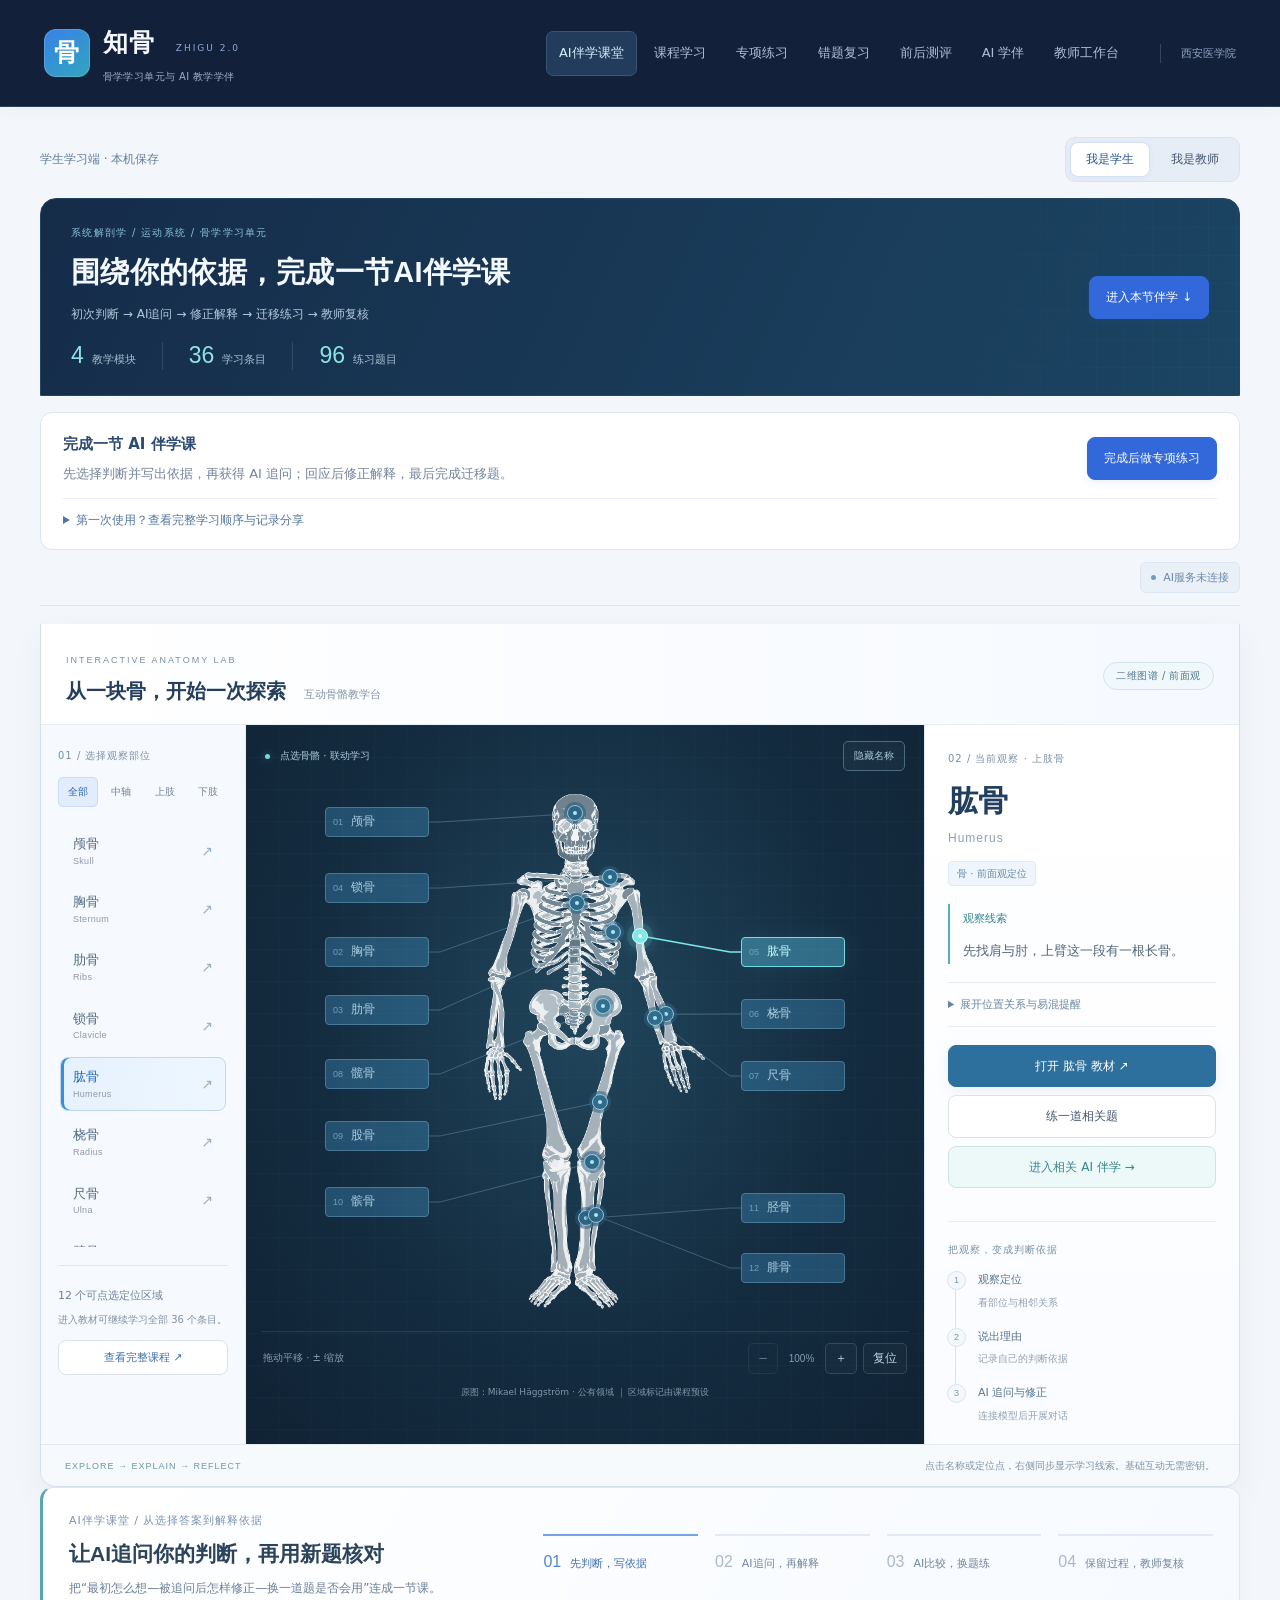
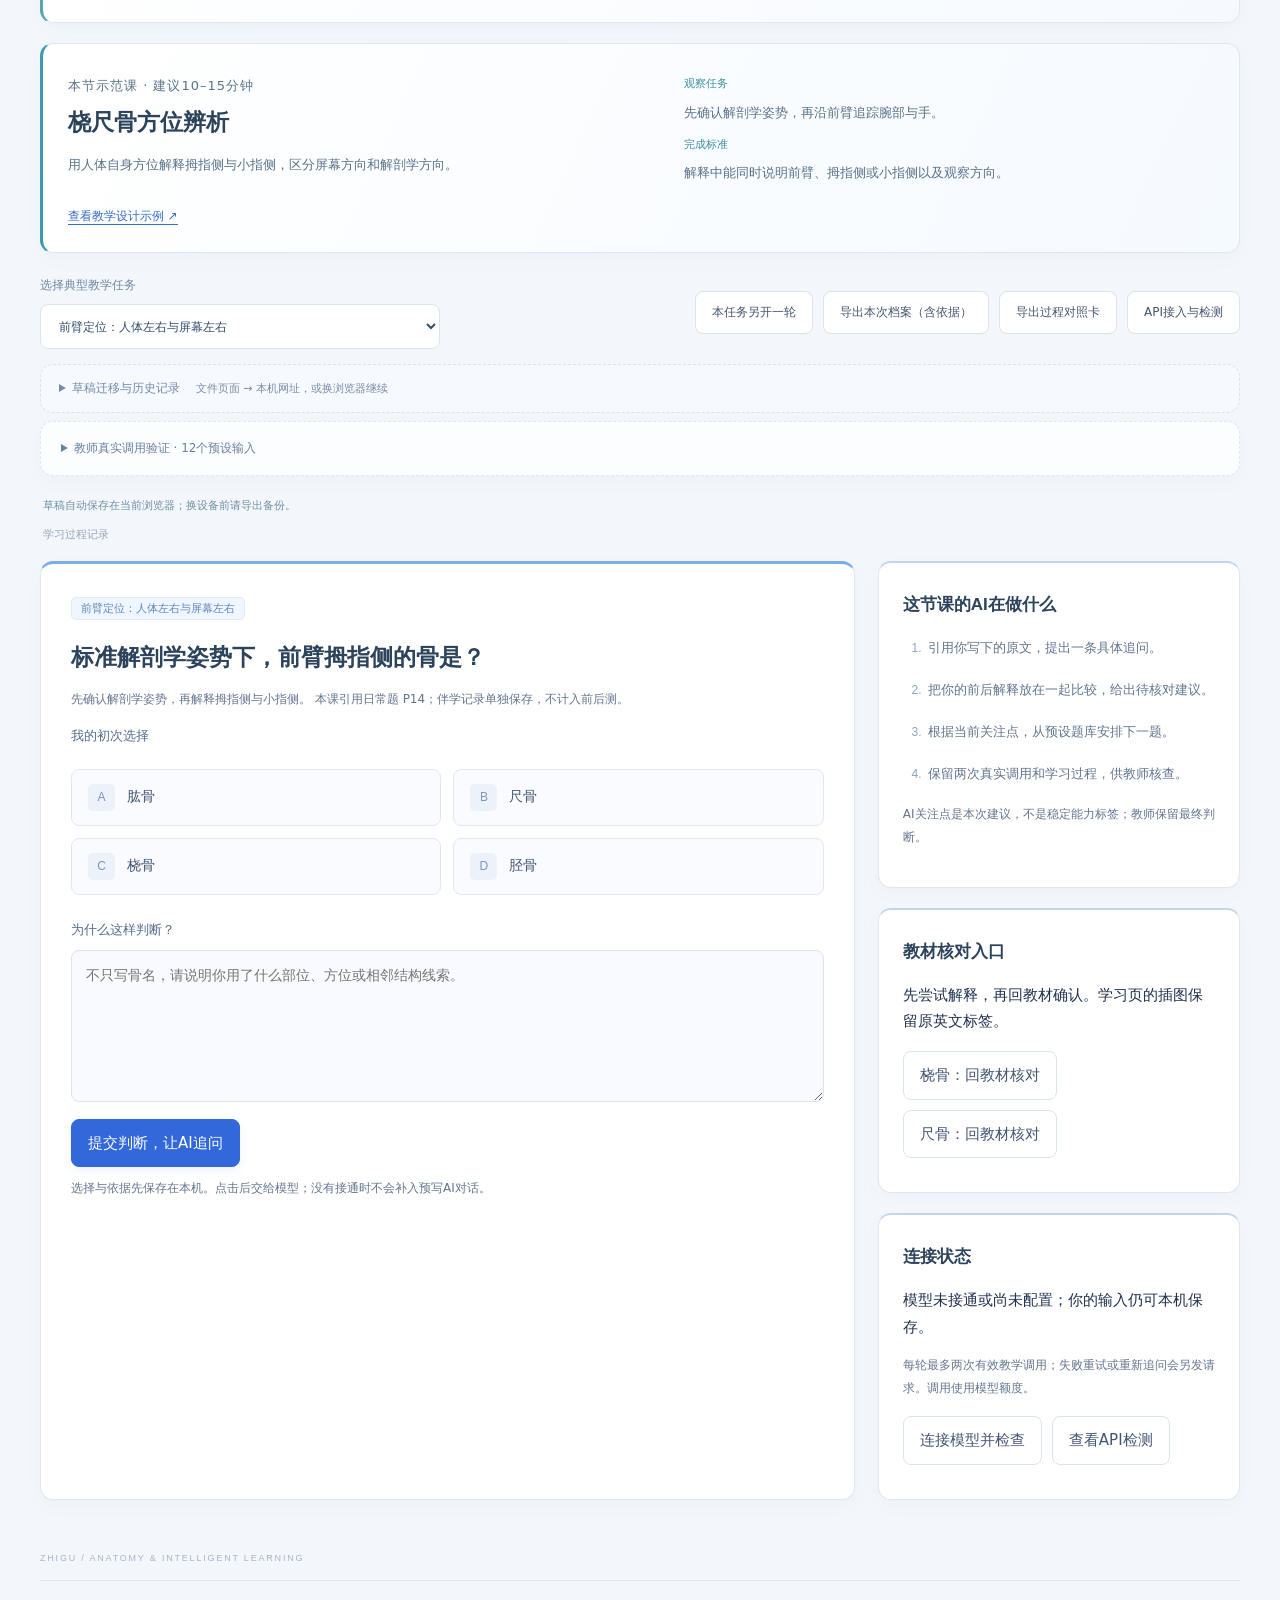
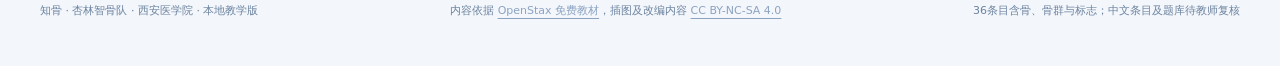
==== commit e934dc37: "Complete student and teacher workflows and repair practice navigation" ====
--- a/index.html
+++ b/index.html
@@ -1,11 +1,11 @@
-<!doctype html><html lang="zh-CN"><head><meta charset="utf-8"><meta name="viewport" content="width=device-width,initial-scale=1"><title>知骨｜系统解剖学AI教学学伴</title><meta name="description" content="知骨：36个骨学学习条目、96道题、独立前后测与教师过程复核。AI伴学支持本地模型接入。"><link rel="stylesheet" href="styles.css?v=20261019-compete1"><link rel="stylesheet" href="premium.css?v=20261019-compete1"></head><body>
+<!doctype html><html lang="zh-CN"><head><meta charset="utf-8"><meta name="viewport" content="width=device-width,initial-scale=1"><title>知骨｜系统解剖学AI教学学伴</title><meta name="description" content="知骨：36个骨学学习条目、96道题、独立前后测与教师过程复核。AI伴学支持本地模型接入。"><link rel="stylesheet" href="styles.css?v=20261024-final1"><link rel="stylesheet" href="premium.css?v=20261024-final1"><link rel="stylesheet" href="experience.css?v=20261024-final1"></head><body>
 <header><a class="brand" href="index.html"><span class="brandmark">骨</span><span><b>知骨 <small>ZHIGU 2.0</small></b><em>骨学学习单元与 AI 教学学伴</em></span></a><nav aria-label="主要功能"><button data-tab="lesson">AI伴学课堂</button><button data-tab="learn" class="active">课程学习</button><button data-tab="practice">专项练习</button><button data-tab="review">错题复习</button><button data-tab="assessment">前后测评</button><button data-tab="ai">AI 学伴</button><button data-tab="teacher">教师工作台</button></nav><span class="edition">西安医学院</span></header>
-<main><aside id="hosted-notice" class="hosted-notice" hidden><div><b>在线教学版 · 打开即可学习</b><p>36个学习条目、96道题、错题复习、前后测评和教师档案可直接使用。记录保存在当前浏览器，换设备前请导出。AI功能可填写自己的API密钥后直连官方模型；没有密钥也能学习和练习。</p></div><div class="actions"><button data-tab="learn" class="primary">开始课程学习</button><a href="materials/index.html">材料与本地版下载</a><a href="https://github.com/crh2007530/zhigu-ai-teaching" target="_blank" rel="noreferrer">GitHub源码</a></div></aside><div class="heading"><div><p class="eyebrow">系统解剖学 / 运动系统 / 骨学学习单元</p><h1 id="page-title">在位置关系中认识骨骼</h1><p id="page-description">4个模块、36个学习条目、96道题，观察后说出判断依据。</p></div><div class="heading-action"><button id="resume" hidden>继续未完成的练习</button><button class="primary" id="quick-practice">开始12题专项</button></div></div><div class="workflow"><span><b>01</b> 前测与课前认骨</span><span><b>02</b> 位置辨析与依据说明</span><span><b>03</b> 后测与间隔复习</span><span class="state" id="gateway-state">AI服务未连接</span></div>
+<main><aside id="hosted-notice" class="hosted-notice" hidden><div><b>在线教学版 · 打开即可学习</b><p>36个学习条目、96道题、错题复习、前后测评和教师档案可直接使用。记录保存在当前浏览器，换设备前请导出。AI功能可填写自己的API密钥后直连官方模型；没有密钥也能学习和练习。</p></div><div class="actions"><button data-tab="learn" class="primary">开始课程学习</button><a href="materials/index.html">材料与本地版下载</a><a href="https://github.com/crh2007530/zhigu-ai-teaching" target="_blank" rel="noreferrer">GitHub源码</a></div></aside><div class="heading"><div><p class="eyebrow">系统解剖学 / 运动系统 / 骨学学习单元</p><h1 id="page-title">在位置关系中认识骨骼</h1><p id="page-description">4个模块、36个学习条目、96道题，观察后说出判断依据。</p></div><div class="heading-action"></div></div><div id="resume-slot"><button id="resume" hidden>继续上轮练习 →</button></div><div class="workflow"><span><b>01</b> 前测与课前认骨</span><span><b>02</b> 位置辨析与依据说明</span><span><b>03</b> 后测与间隔复习</span><span class="state" id="gateway-state">AI服务未连接</span></div>
 <section class="tab-page" id="lesson" hidden></section><section class="tab-page" id="learn"><div class="ai-course-banner"><span>先判断、被追问、再解释、换题核对：开始一节有过程记录的AI伴学课。</span><button data-tab="lesson">进入AI伴学课堂</button></div><div id="modules" class="modules"></div><div class="course-layout"><aside class="catalog card"><label for="structure-search">查找学习条目</label><input id="structure-search" type="search" placeholder="骨名或英文"><p class="muted" id="catalog-count"></p><div id="structure-list"></div></aside><div><article id="structure-detail" class="card"></article><article class="card"><p class="eyebrow">教材插图 · 保留英文标签</p><div id="plate-switch" class="actions"></div><img id="study-plate" class="study-plate" alt="当前学习条目的教材插图"><p id="plate-caption" class="source"></p><p class="muted">这些有标签插图用于学习和解析。无标签识图题另用公有领域骨骼图。</p></article></div><aside><article class="card"><p class="eyebrow">观察与解释</p><h2>说清你的辨认依据</h2><label for="reflection">所属部位、位置线索与易混对象</label><textarea id="reflection" rows="5" maxlength="1200" placeholder="我根据……判断它是……，与……的区别是……"></textarea><div class="actions"><button id="save-reflection" class="primary">保存笔记</button><button id="ask-current">请AI追问</button></div><p id="note-status" class="muted" aria-live="polite">笔记保存在本机，不随匿名统计默认导出。</p></article><article class="card"><h2>学习目标</h2><p id="module-goal"></p><p id="module-task"></p><button id="mark-viewed">标记已浏览</button><p id="viewed-status" class="muted"></p></article></aside></div></section>
 <section class="tab-page" id="practice" hidden><div id="practice-setup" class="card"><h2>选择练习范围</h2><div class="form-grid"><label>课程模块<select id="practice-module"><option value="all">全部模块</option></select></label><label>题型<select id="practice-type"><option value="all">混合题型</option><option value="recognition">无标签识图</option><option value="position">位置关系</option><option value="compare">易错辨析</option><option value="reasoning">依据推理</option></select></label><label>题量<select id="practice-count"><option>6</option><option selected>12</option><option>24</option></select></label></div><p id="pool-info" class="muted"></p><div class="actions"><button id="start-practice" class="primary">开始练习</button><button id="browse-bank">浏览题库目录</button></div><div id="bank-list" hidden></div></div><div id="quiz-area"></div></section>
 <section class="tab-page" id="review" hidden></section>
 <section class="tab-page" id="assessment" hidden></section>
 <section class="tab-page" id="ai" hidden><article class="ai-feature-intro card"><div><p class="eyebrow">AI教学设计</p><h2>先说依据，让AI追问你的判断</h2><p>学习条目随问题发送，围绕当前结构讨论；生成回答需要接通真实模型。</p></div><div class="ai-feature-grid"><div><b>循序提示</b><p>先给观察线索，再追问部位与方位。</p></div><div><b>依据反馈</b><p>评论学生写出的定位理由，提示遗漏与混淆。</p></div><div><b>教学图讨论</b><p>结合所选图片提问，方向不明时要求补充。</p></div></div><p class="muted">流程：学生先观察与作答 → AI辅助追问 → 回教材核对 → 教师人工复核。选择题判分、错题推荐由固定规则完成。</p></article>
-<details id="api-panel" class="api-panel card"><summary>API接入与检测 <span>点击展开，检查连接方式、密钥设置和真实调用</span></summary><div class="api-status-grid"><div><span>连接方式</span><b id="api-runtime">尚未检查</b></div><div><span>模型提供方</span><b id="api-provider">尚不可读取</b></div><div><span>模型名称</span><b id="api-model">尚不可读取</b></div><div><span>密钥配置</span><b id="api-key-state">尚未检查</b></div><div><span>文字调用</span><b id="api-text-state">尚未检测成功</b></div><div><span>图片调用</span><b id="api-image-state">尚未检测成功</b></div></div><div class="actions"><button id="api-check">检查连接设置</button><button id="api-test-text" class="primary">检测文字API（真实调用）</button><button id="api-test-image">检测图片API（真实调用）</button><button id="api-export">导出检测记录</button></div><p class="muted">“已设置”只表示当前页面或本机服务已取得密钥，尚未验证账号可用性。真实检测会使用少量模型额度；图片检测使用下方选定的教学图。调用成功只说明收到回答，内容仍需教材核对。</p><pre id="api-detail" class="api-detail" aria-live="polite">当前没有检测结果。</pre><details class="api-help"><summary>如何接入DeepSeek或千问？</summary><ol><li>准备对应服务账号与可用API Key。</li><li>在线版在页面顶部填写并启用自己的密钥；本地版运行“启用AI.cmd”。</li><li>点击文字或图片真实调用检测，核对实际返回。</li></ol><p>接口已预留：GET /api/status（本机状态）、POST /api/test（连通检测）、POST /api/ask（教学问答）。在线版密钥仅在当前页面内存使用，直达所选官方模型；本地版密钥在服务进程中使用。</p></details></details><div class="ai-layout"><article class="card"><p class="eyebrow">真实模型问答入口</p><h2>基于课程条目讨论观察依据</h2><p>默认支持DeepSeek，也可配置千问。未配置密钥时不生成模型回答。</p><label class="file-button">选择教学图片<input id="image-input" type="file" accept="image/jpeg,image/png,image/webp"></label><button id="clear-image">移除图片</button><p class="muted">最大4MB。原图只在页面内存中预览；发送时交给当前模型服务处理。</p><img id="image-preview" alt="已选教学图片" hidden><label for="ai-structure">课程上下文</label><select id="ai-structure"></select><label for="ai-mode">助教方式</label><select id="ai-mode"><option value="hint">提示引导 · 先给观察线索</option><option value="explain">结构讲解 · 解释位置关系</option><option value="compare">易错辨析 · 比较混淆对象</option><option value="feedback">依据反馈 · 评论我的判断过程</option></select><label for="ai-question">问题或自己的辨认依据</label><textarea id="ai-question" rows="5" maxlength="1200" placeholder="我认为……，因为……。请指出我的定位依据是否完整，并追问一个问题。"></textarea><div class="actions"><button id="send-ai" class="primary">发送给AI</button><button id="export-ai">导出真实问答记录</button></div><p class="muted">在线版请使用页面顶部的个人密钥入口；本地版可用“启用AI.ps1”配置。AI对理由的反馈不作为正式判分。</p></article><article class="card"><h2>AI回答与人工核对</h2><div id="ai-output" class="ai-output" aria-live="polite">当前没有模型回答。模型输出需要结合教材核对，方向或标号不清时应补充信息。</div><div id="ai-reference" class="source-block"></div><p class="muted">预设条目会作为上下文发送；当前没有自动文献检索或模型训练。不上传患者资料或身份信息。</p></article></div></section>
+<details id="api-panel" class="api-panel card"><summary>API接入与检测 <span>点击展开，检查连接方式、密钥设置和真实调用</span></summary><div class="api-status-grid"><div><span>连接方式</span><b id="api-runtime">尚未检查</b></div><div><span>模型提供方</span><b id="api-provider">尚不可读取</b></div><div><span>模型名称</span><b id="api-model">尚不可读取</b></div><div><span>密钥配置</span><b id="api-key-state">尚未检查</b></div><div><span>文字调用</span><b id="api-text-state">尚未检测成功</b></div><div><span>图片调用</span><b id="api-image-state">尚未检测成功</b></div></div><div class="actions"><button id="api-check">检查连接设置</button><button id="api-test-text" class="primary">检测文字API（真实调用）</button><button id="api-test-image">检测图片API（真实调用）</button><button id="api-export">导出检测记录</button></div><p class="muted">“已设置”只表示当前页面或本机服务已取得密钥，尚未验证账号可用性。真实检测会使用少量模型额度；图片检测使用下方选定的教学图。调用成功只说明收到回答，内容仍需教材核对。</p><pre id="api-detail" class="api-detail" aria-live="polite">当前没有检测结果。</pre><details class="api-help"><summary>如何接入DeepSeek或千问？</summary><ol><li>准备对应服务账号与可用API Key。</li><li>在线版点击“连接个人 AI”，填写并启用自己的密钥；本地版运行“启用AI.cmd”。</li><li>点击文字或图片真实调用检测，核对实际返回。</li></ol><p>接口已预留：GET /api/status（本机状态）、POST /api/test（连通检测）、POST /api/ask（教学问答）。在线版密钥仅在当前页面内存使用，直达所选官方模型；本地版密钥在服务进程中使用。</p></details></details><div class="ai-layout"><article class="card"><p class="eyebrow">真实模型问答入口</p><h2>基于课程条目讨论观察依据</h2><p>默认支持DeepSeek，也可配置千问。未配置密钥时不生成模型回答。</p><label class="file-button">选择教学图片<input id="image-input" type="file" accept="image/jpeg,image/png,image/webp"></label><button id="clear-image">移除图片</button><p class="muted">最大4MB。原图只在页面内存中预览；发送时交给当前模型服务处理。</p><img id="image-preview" alt="已选教学图片" hidden><label for="ai-structure">课程上下文</label><select id="ai-structure"></select><label for="ai-mode">助教方式</label><select id="ai-mode"><option value="hint">提示引导 · 先给观察线索</option><option value="explain">结构讲解 · 解释位置关系</option><option value="compare">易错辨析 · 比较混淆对象</option><option value="feedback">依据反馈 · 评论我的判断过程</option></select><label for="ai-question">问题或自己的辨认依据</label><textarea id="ai-question" rows="5" maxlength="1200" placeholder="我认为……，因为……。请指出我的定位依据是否完整，并追问一个问题。"></textarea><div class="actions"><button id="send-ai" class="primary">发送给AI</button><button id="export-ai">导出真实问答记录</button></div><p class="muted">在线版请使用“连接个人 AI”的密钥入口；本地版可用“启用AI.ps1”配置。AI对理由的反馈不作为正式判分。</p></article><article class="card"><h2>AI回答与人工核对</h2><div id="ai-output" class="ai-output" aria-live="polite">当前没有模型回答。模型输出需要结合教材核对，方向或标号不清时应补充信息。</div><div id="ai-reference" class="source-block"></div><p class="muted">预设条目会作为上下文发送；当前没有自动文献检索或模型训练。不上传患者资料或身份信息。</p></article></div></section>
 <section class="tab-page" id="teacher" hidden></section>
-<p id="global-status" role="status" aria-live="polite"></p><footer><span>知骨 · 杏林智骨队 · 西安医学院 · 本地教学版</span><span>内容依据 <a href="https://openstax.org/books/anatomy-and-physiology-2e/pages/1-introduction" target="_blank" rel="noreferrer">OpenStax 免费教材</a>，插图及改编内容 <a href="https://creativecommons.org/licenses/by-nc-sa/4.0/" target="_blank" rel="noreferrer">CC BY-NC-SA 4.0</a></span><span>36条目含骨、骨群与标志；中文条目及题库待教师复核</span></footer></main><script src="runtime-mode.js?v=20261019-compete1"></script><script src="data.js?v=20261019-compete1"></script><script src="tutor-core.js?v=20261019-compete1"></script><script src="browser-ai.js?v=20261019-compete1"></script><script src="app.js?v=20261019-compete1"></script><script src="ai-diagnostics.js?v=20261019-compete1"></script><script src="lesson-cases.js?v=20261019-compete1"></script><script src="validation-inputs.js?v=20261019-compete1"></script><script src="lesson-evidence.js?v=20261019-compete1"></script><script src="ai-lesson.js?v=20261019-compete1"></script><script src="public-mode.js?v=20261019-compete1"></script><script src="premium.js?v=20261019-compete1"></script></body></html>
+<p id="global-status" role="status" aria-live="polite"></p><footer><span>知骨 · 杏林智骨队 · 西安医学院 · 本地教学版</span><span>内容依据 <a href="https://openstax.org/books/anatomy-and-physiology-2e/pages/1-introduction" target="_blank" rel="noreferrer">OpenStax 免费教材</a>，插图及改编内容 <a href="https://creativecommons.org/licenses/by-nc-sa/4.0/" target="_blank" rel="noreferrer">CC BY-NC-SA 4.0</a></span><span>36条目含骨、骨群与标志；中文条目及题库待教师复核</span></footer></main><script src="runtime-mode.js?v=20261024-final1"></script><script src="data.js?v=20261024-final1"></script><script src="tutor-core.js?v=20261024-final1"></script><script src="browser-ai.js?v=20261024-final1"></script><script src="app.js?v=20261024-final1"></script><script src="ai-diagnostics.js?v=20261024-final1"></script><script src="lesson-cases.js?v=20261024-final1"></script><script src="validation-inputs.js?v=20261024-final1"></script><script src="lesson-evidence.js?v=20261024-final1"></script><script src="ai-lesson.js?v=20261024-final1"></script><script src="public-mode.js?v=20261024-final1"></script><script src="premium.js?v=20261024-final1"></script><script src="experience.js?v=20261024-final1"></script></body></html>
--- a/experience.css
+++ b/experience.css
@@ -0,0 +1,8 @@
+/* Final teaching workflow: keep navigation, records and connection settings contextual. */
+[hidden],#hosted-notice{display:none!important}
+.workspace-bar{display:flex;align-items:center;justify-content:space-between;gap:16px;margin:0 0 16px}.workspace-bar p{margin:0;color:#647d9c;font-size:12px}.workspace-bar>div{display:flex;gap:5px;background:#e7edf6;border:1px solid #dae4f0;padding:4px;border-radius:10px}.workspace-bar button{padding:6px 15px;font-size:12px;border-color:transparent;background:transparent}.workspace-bar button[aria-pressed=true]{background:#fff;border-color:#d4e1f1;color:#2458a3;box-shadow:0 2px 6px #20395909}
+.usage-guide{margin:16px 0 0;border:1px solid #dbe5f1;border-radius:12px;background:#fff;padding:18px 22px}.usage-current{display:flex;align-items:center;justify-content:space-between;gap:20px}.usage-current b{font-size:15px;color:#2d4a71}.usage-current p{margin:5px 0 0;font-size:13px;color:#73849c;line-height:1.8}.usage-current>button{flex-shrink:0;font-size:12px}.usage-guide details{border-top:1px solid #e9eef5;padding-top:11px;margin-top:12px}.usage-guide summary{font-size:12px;color:#5375a0;cursor:pointer}.usage-steps{list-style:none;display:grid;grid-template-columns:repeat(3,minmax(0,1fr));gap:12px;padding:0;margin:18px 0}.usage-steps li{padding:12px;border:1px solid #e1e9f3;border-radius:9px;background:#f9fbfe}.usage-steps button{font-size:13px;padding:0;border:0;background:none;color:#365b8e;text-align:left}.usage-steps button[aria-current=step]{color:#2369cc;font-weight:600}.usage-steps b{font:500 13px "Segoe UI",sans-serif;margin-right:8px;color:#6f98ce}.usage-steps span{display:block;font-size:12px;color:#7c8ca3;margin-top:6px}.usage-note,.student-share p,.usage-links{font-size:12px;color:#70819b;margin:10px 0}.student-share{border:1px solid #d9e7f8;border-radius:9px;padding:15px;background:#f6faff}.student-share b{font-size:13px;color:#3b5e8b}.student-share .actions{flex-wrap:wrap}.student-share button,.student-share label{font-size:12px}.student-share input[type=checkbox]{width:auto;margin:0 6px 0 0}.usage-links{margin-bottom:0}#resume-slot:has(button:not([hidden])){padding-top:12px}#resume{font-size:12px;color:#2b67b4;border-color:#cbdff4;background:#f4f8ff}
+.workflow>span:not(.state){display:none}.workflow{justify-content:flex-end;margin-bottom:18px;padding:12px 0}.workflow .state{margin-left:0}.workflow:has(.state[hidden]):not(:has(button:not([hidden]))){display:none}.heading-action:empty{display:none}#hosted-notice{display:none}#global-status:empty{display:none}#global-status:not(:empty){position:sticky;bottom:16px;z-index:20;background:#edf5ff;border:1px solid #bfd5ef;border-radius:10px;padding:13px 18px;box-shadow:0 4px 20px #1e3f7020;font-size:13px;color:#315886}
+.teacher-boundary{padding:12px 15px;background:#f1f6fc;border-radius:8px;color:#647996;font-size:13px}.teacher-data-map{display:grid;grid-template-columns:repeat(3,minmax(0,1fr));gap:15px;margin:18px 0}.teacher-data-map>div{padding:15px;border:1px solid #e0e8f3;border-radius:9px}.teacher-data-map b{font-size:14px;color:#3b5c87}.teacher-data-map p{font-size:12px;color:#75849b;margin-bottom:0}.lesson-purpose-label:empty,.lesson-status:empty{display:none}
+@media(max-width:700px){.workspace-bar{gap:8px}.workspace-bar p{font-size:10px}.workspace-bar button{padding:6px 11px}.usage-guide{padding:15px}.usage-current{align-items:flex-start;flex-direction:column;gap:12px}.usage-current>button{width:100%}.usage-steps,.teacher-data-map{grid-template-columns:1fr}.usage-steps{gap:8px}.student-share .actions{align-items:stretch;flex-direction:column}.student-share button{width:100%}.workflow{gap:8px}.workflow .state{flex-basis:auto}#global-status:not(:empty){bottom:8px}}
+@media print{.workspace-bar,.usage-guide,#resume-slot{display:none!important}}
